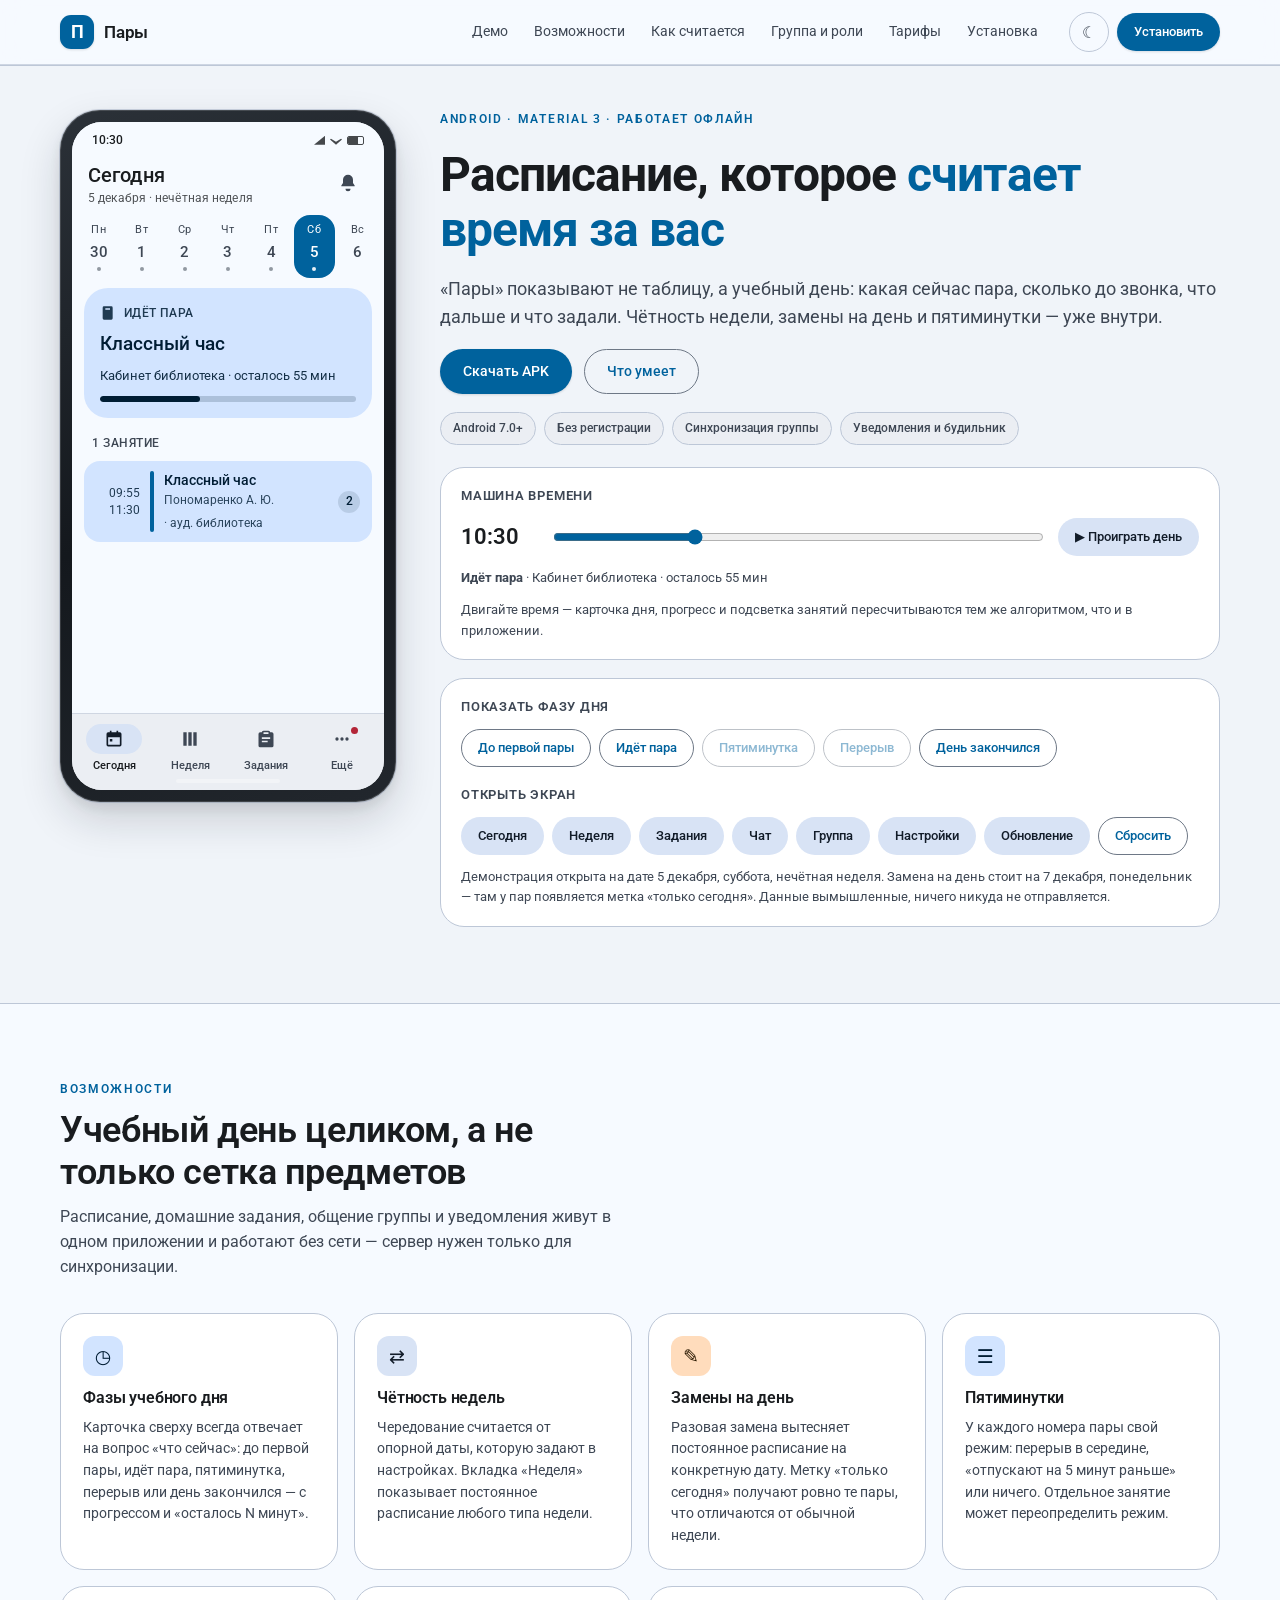
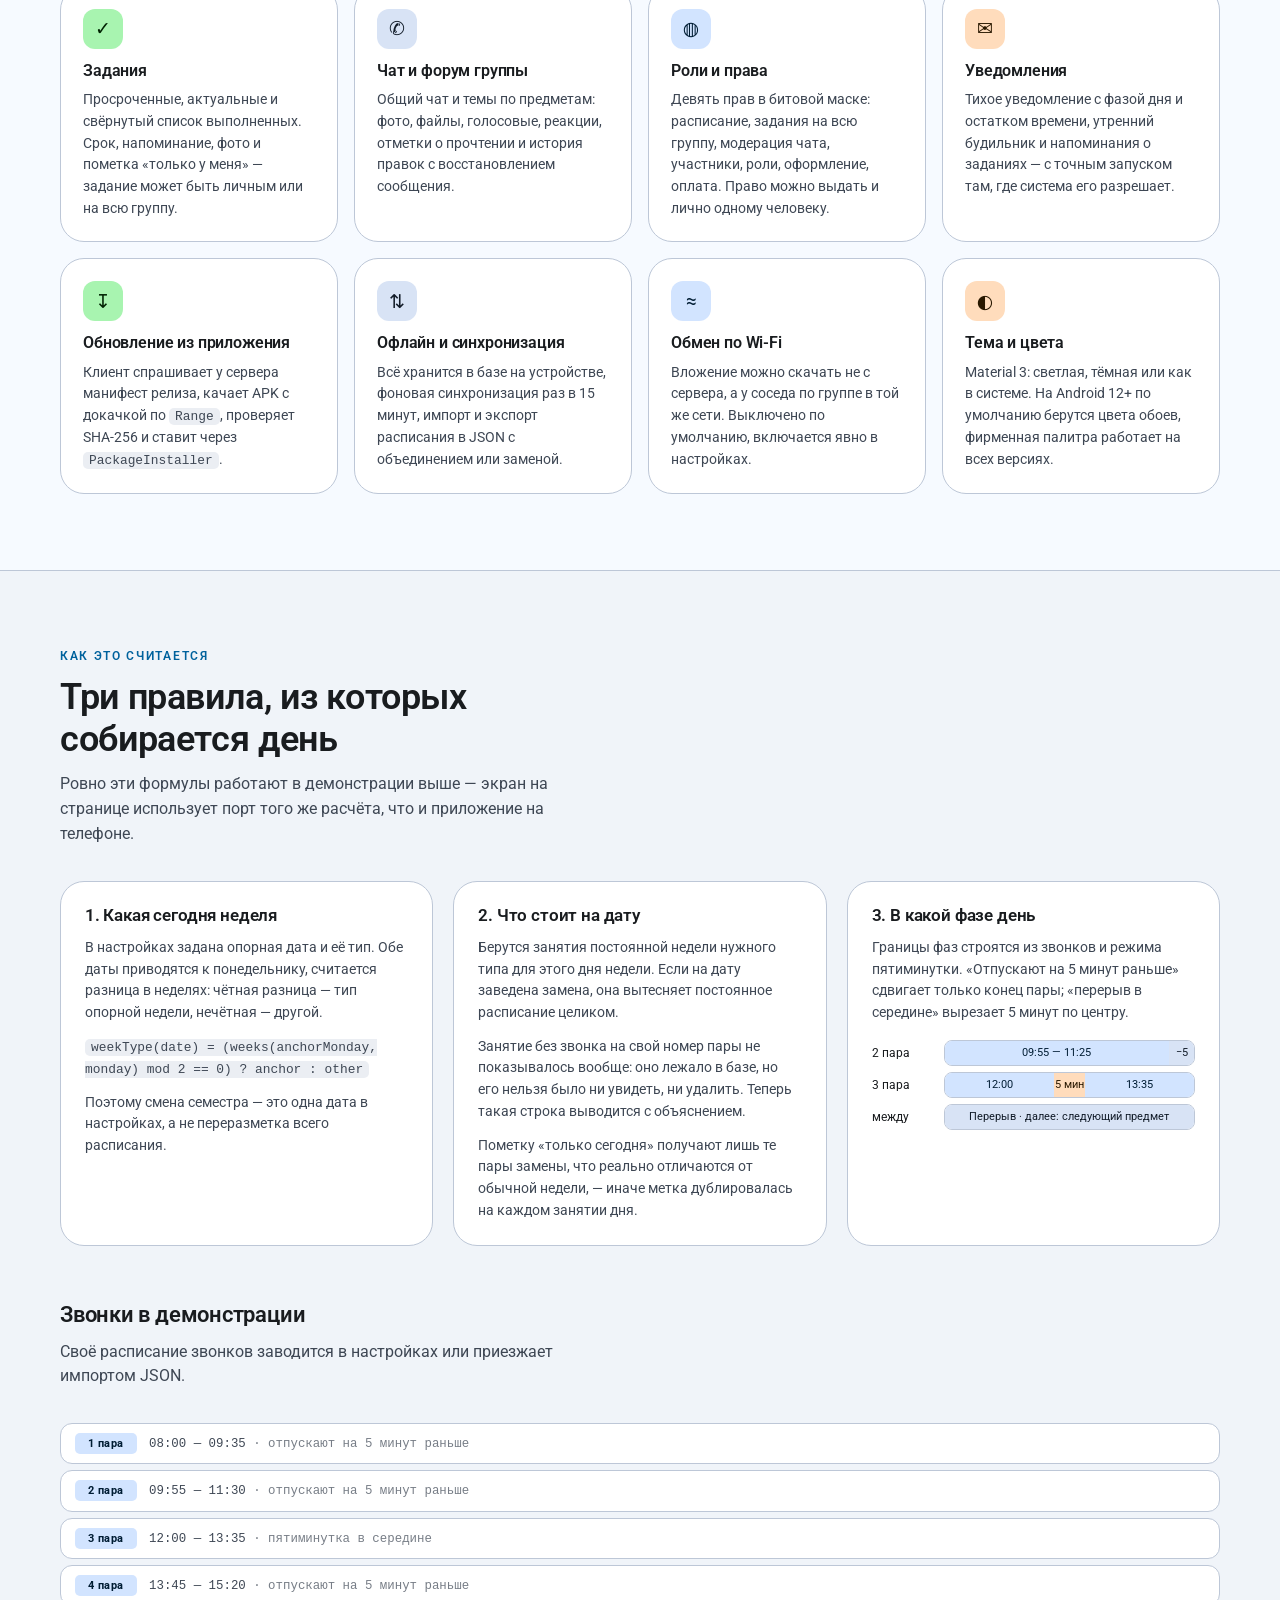
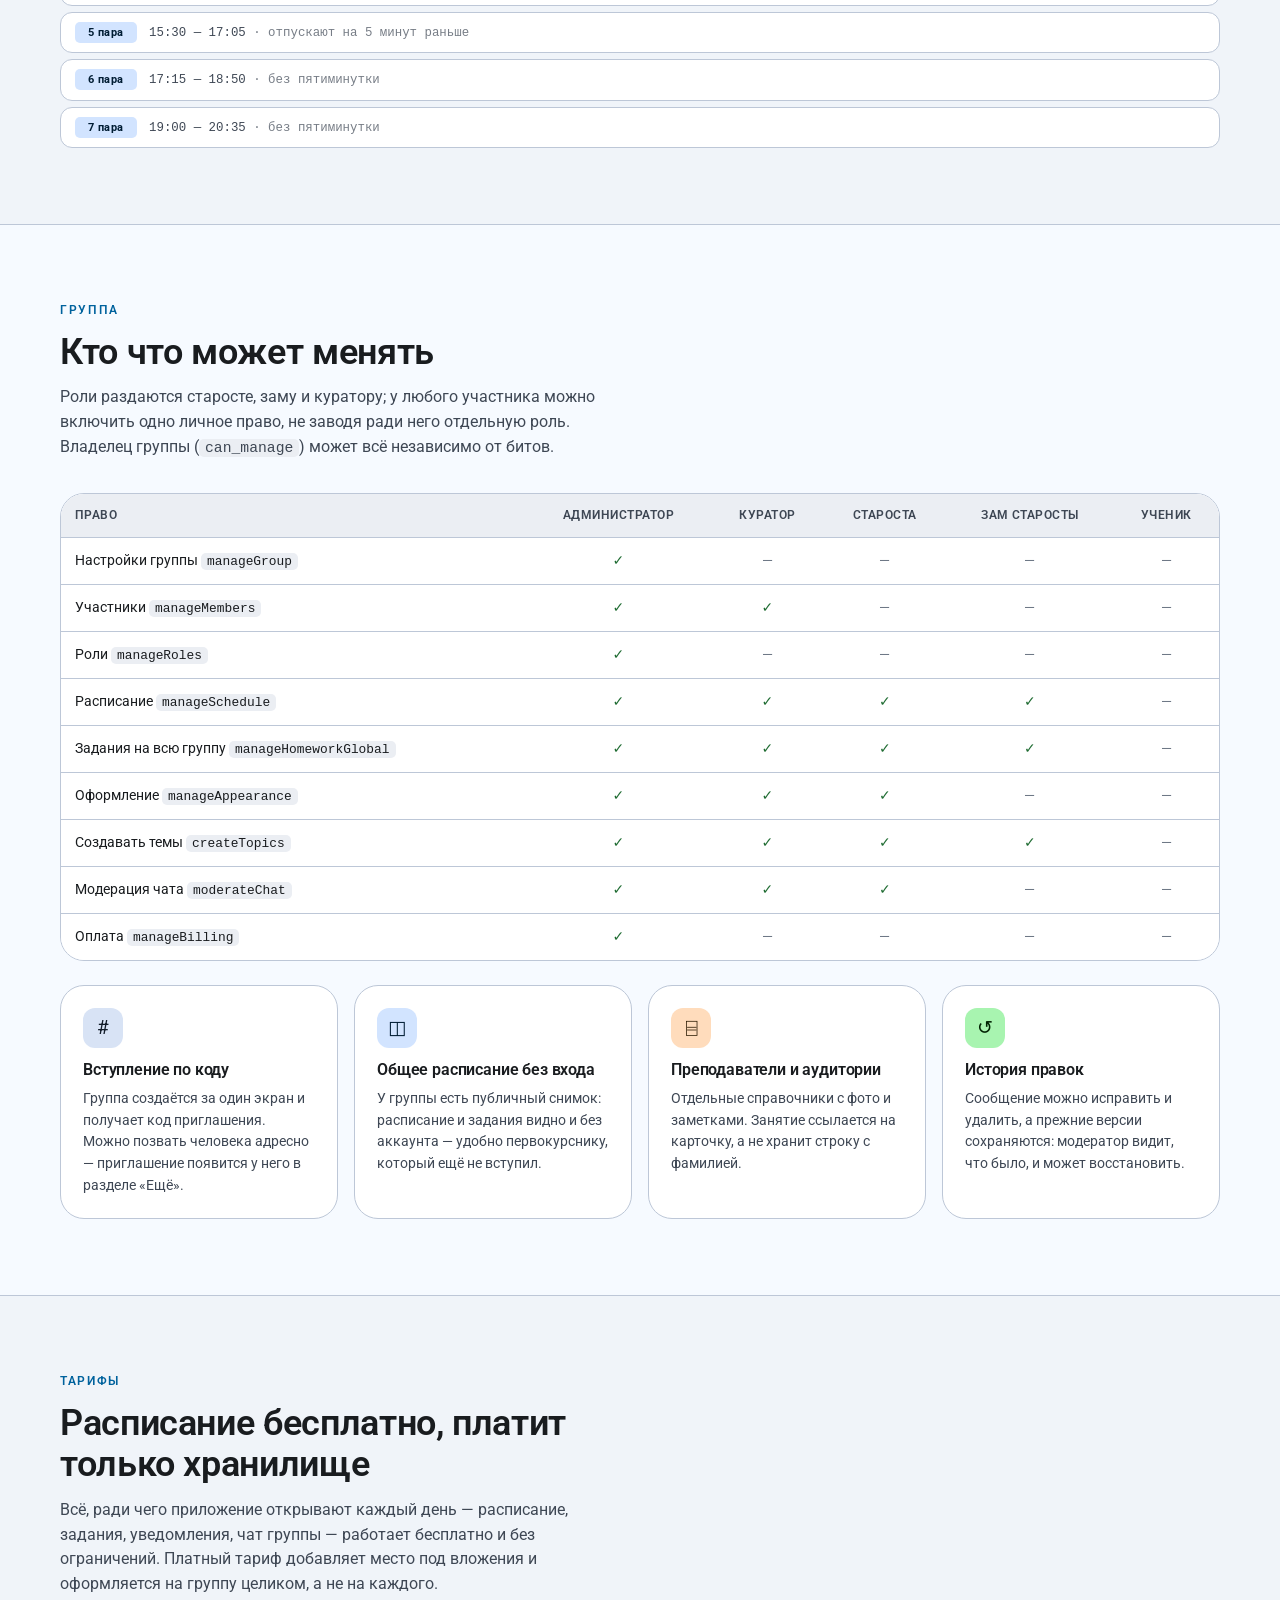
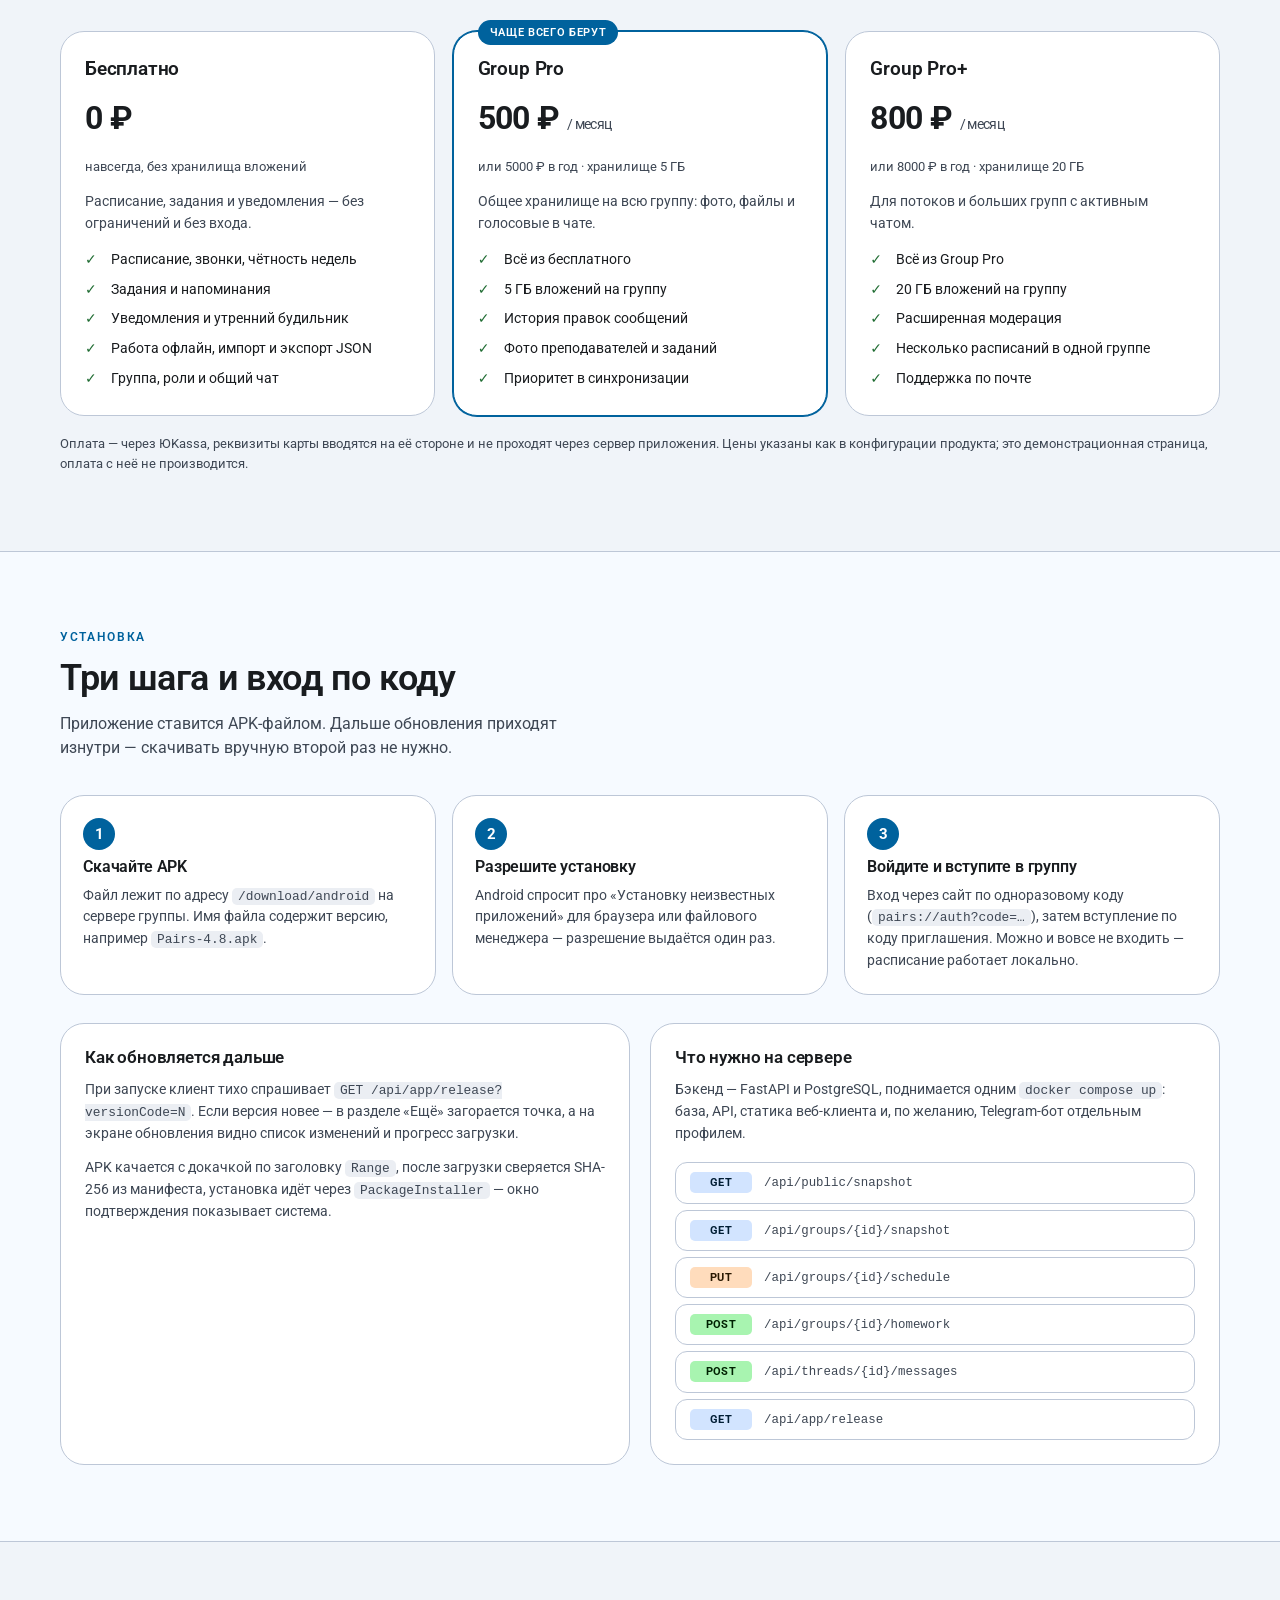
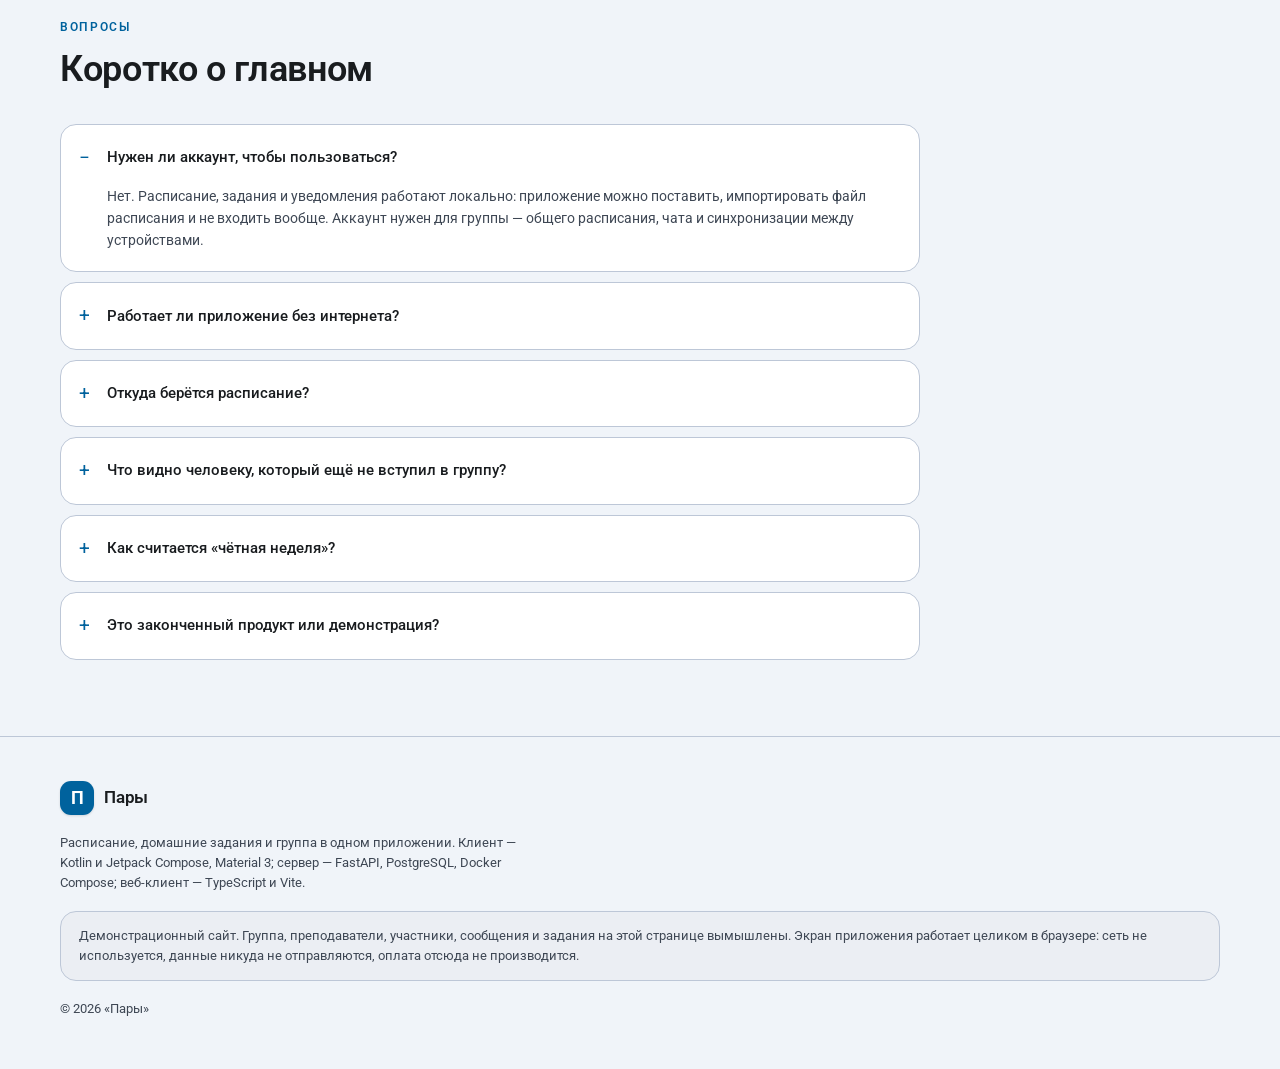
==== pairs-demo/index.html @ 9dc8d41f "feat: add interactive demo site for the «Пары» Android app Standalone static showcase under pairs-de" ====
<!doctype html>
<html lang="ru" data-theme="light">
<head>
<meta charset="utf-8">
<meta name="viewport" content="width=device-width, initial-scale=1">
<title>Пары — расписание, задания и группа. Демонстрация</title>
<meta name="description" content="Демонстрационный сайт приложения «Пары»: расписание с чётностью недель, фазы учебного дня, задания, чат группы и роли. Живой экран приложения прямо на странице.">
<meta name="theme-color" content="#00629d">
<meta property="og:title" content="Пары — демонстрация приложения">
<meta property="og:description" content="Расписание с чётностью недель, фазы учебного дня, задания, чат и роли группы. Экран приложения работает прямо в браузере.">
<meta property="og:type" content="website">
<link rel="icon" href="data:image/svg+xml,<svg xmlns=%22http://www.w3.org/2000/svg%22 viewBox=%220 0 64 64%22><rect width=%2264%22 height=%2264%22 rx=%2216%22 fill=%22%2300629d%22/><text x=%2232%22 y=%2245%22 text-anchor=%22middle%22 font-family=%22sans-serif%22 font-weight=%22bold%22 font-size=%2236%22 fill=%22white%22>П</text></svg>">
<link rel="preconnect" href="https://fonts.googleapis.com">
<link rel="preconnect" href="https://fonts.gstatic.com" crossorigin>
<link href="https://fonts.googleapis.com/css2?family=Roboto:wght@400;500;600;700&display=swap" rel="stylesheet">
<link rel="stylesheet" href="assets/tokens.css">
<link rel="stylesheet" href="assets/site.css">
<link rel="stylesheet" href="assets/phone.css">
<style>
  .visually-hidden {
    position: absolute; width: 1px; height: 1px; margin: -1px;
    clip-path: inset(50%); overflow: hidden; white-space: nowrap;
  }
</style>
</head>
<body>

<a class="skip" href="#demo">Перейти к демонстрации</a>

<header class="site-header">
  <div class="wrap site-header__in">
    <a class="brand" href="#top"><span class="brand__mark">П</span> Пары</a>
    <nav class="site-nav" aria-label="Разделы страницы">
      <a href="#demo">Демо</a>
      <a href="#features">Возможности</a>
      <a href="#engine">Как считается</a>
      <a href="#group">Группа и роли</a>
      <a href="#plans">Тарифы</a>
      <a href="#install">Установка</a>
    </nav>
    <div class="header-actions">
      <button class="theme-toggle" id="theme-toggle" aria-label="Тёмная тема">☾</button>
      <a class="btn btn--filled btn--small" href="#install">Установить</a>
    </div>
  </div>
</header>

<main id="top">

<!-- ------------------------------------------------------------ демонстрация -->
<section class="demo" id="demo" style="padding-top: 44px">
  <div class="wrap demo__grid">

    <div class="demo__copy">
      <span class="eyebrow">Android · Material 3 · работает офлайн</span>
      <h1>Расписание, которое <em>считает время за вас</em></h1>
      <p class="hero__lead">«Пары» показывают не таблицу, а учебный день: какая сейчас пара,
        сколько до звонка, что дальше и что задали. Чётность недели, замены на день
        и пятиминутки — уже внутри.</p>
      <div class="hero__actions">
        <a class="btn btn--filled" href="#install">Скачать APK</a>
        <a class="btn btn--outline" href="#features">Что умеет</a>
      </div>
      <div class="hero__chips">
        <span class="hero__chip">Android 7.0+</span>
        <span class="hero__chip">Без регистрации</span>
        <span class="hero__chip">Синхронизация группы</span>
        <span class="hero__chip">Уведомления и будильник</span>
      </div>
    </div>

    <div class="phone">
      <div class="phone__screen" id="phone-screen" role="application" aria-label="Экран приложения «Пары»"></div>
    </div>

    <div class="demo__panel">
      <div class="control">
        <div class="control__title">Машина времени</div>
        <div class="control__row">
          <span class="control__value" id="clock-value">10:30</span>
          <input type="range" id="clock-range" min="360" max="1320" step="1" value="630"
                 aria-label="Время в приложении">
          <button class="btn btn--tonal btn--small" id="play">▶ Проиграть день</button>
        </div>
        <p class="control__hint" id="phase-hint"></p>
        <p class="control__hint">Двигайте время — карточка дня, прогресс и подсветка занятий
          пересчитываются тем же алгоритмом, что и в приложении.</p>
      </div>

      <div class="control">
        <div class="control__title">Показать фазу дня</div>
        <div class="scenarios">
          <button class="btn btn--outline btn--small" data-scenario="BEFORE_FIRST">До первой пары</button>
          <button class="btn btn--outline btn--small" data-scenario="LESSON">Идёт пара</button>
          <button class="btn btn--outline btn--small" data-scenario="MIDDLE_BREAK">Пятиминутка</button>
          <button class="btn btn--outline btn--small" data-scenario="BETWEEN">Перерыв</button>
          <button class="btn btn--outline btn--small" data-scenario="FINISHED">День закончился</button>
        </div>
        <div class="control__title" style="margin-top:6px">Открыть экран</div>
        <div class="scenarios">
          <button class="btn btn--tonal btn--small" data-goto="TODAY">Сегодня</button>
          <button class="btn btn--tonal btn--small" data-goto="WEEK">Неделя</button>
          <button class="btn btn--tonal btn--small" data-goto="HOMEWORK">Задания</button>
          <button class="btn btn--tonal btn--small" data-goto="CHAT">Чат</button>
          <button class="btn btn--tonal btn--small" data-goto="GROUP">Группа</button>
          <button class="btn btn--tonal btn--small" data-goto="SETTINGS">Настройки</button>
          <button class="btn btn--tonal btn--small" data-goto="UPDATE">Обновление</button>
          <button class="btn btn--outline btn--small" id="reset-day">Сбросить</button>
        </div>
        <p class="control__hint">Демонстрация открыта на дате <span id="demo-date"></span>.
          Замена на день стоит на <span id="override-date"></span> — там у пар появляется
          метка «только сегодня». Данные вымышленные, ничего никуда не отправляется.</p>
      </div>
    </div>
  </div>
</section>

<!-- -------------------------------------------------------------- возможности -->
<section id="features">
  <div class="wrap">
    <div class="section-head">
      <span class="eyebrow">Возможности</span>
      <h2>Учебный день целиком, а не только сетка предметов</h2>
      <p class="lead">Расписание, домашние задания, общение группы и уведомления живут в одном
        приложении и работают без сети — сервер нужен только для синхронизации.</p>
    </div>

    <div class="cards">
      <article class="card">
        <div class="card__icon">◷</div>
        <h3>Фазы учебного дня</h3>
        <p>Карточка сверху всегда отвечает на вопрос «что сейчас»: до первой пары, идёт пара,
          пятиминутка, перерыв или день закончился — с прогрессом и «осталось N минут».</p>
      </article>
      <article class="card card--s">
        <div class="card__icon">⇄</div>
        <h3>Чётность недель</h3>
        <p>Чередование считается от опорной даты, которую задают в настройках. Вкладка «Неделя»
          показывает постоянное расписание любого типа недели.</p>
      </article>
      <article class="card card--t">
        <div class="card__icon">✎</div>
        <h3>Замены на день</h3>
        <p>Разовая замена вытесняет постоянное расписание на конкретную дату. Метку
          «только сегодня» получают ровно те пары, что отличаются от обычной недели.</p>
      </article>
      <article class="card">
        <div class="card__icon">☰</div>
        <h3>Пятиминутки</h3>
        <p>У каждого номера пары свой режим: перерыв в середине, «отпускают на 5 минут раньше»
          или ничего. Отдельное занятие может переопределить режим.</p>
      </article>
      <article class="card card--g">
        <div class="card__icon">✓</div>
        <h3>Задания</h3>
        <p>Просроченные, актуальные и свёрнутый список выполненных. Срок, напоминание,
          фото и пометка «только у меня» — задание может быть личным или на всю группу.</p>
      </article>
      <article class="card card--s">
        <div class="card__icon">✆</div>
        <h3>Чат и форум группы</h3>
        <p>Общий чат и темы по предметам: фото, файлы, голосовые, реакции, отметки о прочтении
          и история правок с восстановлением сообщения.</p>
      </article>
      <article class="card">
        <div class="card__icon">◍</div>
        <h3>Роли и права</h3>
        <p>Девять прав в битовой маске: расписание, задания на всю группу, модерация чата,
          участники, роли, оформление, оплата. Право можно выдать и лично одному человеку.</p>
      </article>
      <article class="card card--t">
        <div class="card__icon">✉</div>
        <h3>Уведомления</h3>
        <p>Тихое уведомление с фазой дня и остатком времени, утренний будильник и напоминания
          о заданиях — с точным запуском там, где система его разрешает.</p>
      </article>
      <article class="card card--g">
        <div class="card__icon">↧</div>
        <h3>Обновление из приложения</h3>
        <p>Клиент спрашивает у сервера манифест релиза, качает APK с докачкой по <code>Range</code>,
          проверяет SHA-256 и ставит через <code>PackageInstaller</code>.</p>
      </article>
      <article class="card card--s">
        <div class="card__icon">⇅</div>
        <h3>Офлайн и синхронизация</h3>
        <p>Всё хранится в базе на устройстве, фоновая синхронизация раз в 15 минут,
          импорт и экспорт расписания в JSON с объединением или заменой.</p>
      </article>
      <article class="card">
        <div class="card__icon">≈</div>
        <h3>Обмен по Wi-Fi</h3>
        <p>Вложение можно скачать не с сервера, а у соседа по группе в той же сети.
          Выключено по умолчанию, включается явно в настройках.</p>
      </article>
      <article class="card card--t">
        <div class="card__icon">◐</div>
        <h3>Тема и цвета</h3>
        <p>Material 3: светлая, тёмная или как в системе. На Android 12+ по умолчанию берутся
          цвета обоев, фирменная палитра работает на всех версиях.</p>
      </article>
    </div>
  </div>
</section>

<!-- ------------------------------------------------------------- как считается -->
<section id="engine" style="background:var(--surface-low);border-block:1px solid var(--outline-variant)">
  <div class="wrap">
    <div class="section-head">
      <span class="eyebrow">Как это считается</span>
      <h2>Три правила, из которых собирается день</h2>
      <p class="lead">Ровно эти формулы работают в демонстрации выше — экран на странице
        использует порт того же расчёта, что и приложение на телефоне.</p>
    </div>

    <div class="split">
      <article class="explain">
        <h3>1. Какая сегодня неделя</h3>
        <p>В настройках задана опорная дата и её тип. Обе даты приводятся к понедельнику,
          считается разница в неделях: чётная разница — тип опорной недели, нечётная — другой.</p>
        <p><code>weekType(date) = (weeks(anchorMonday, monday) mod 2 == 0) ? anchor : other</code></p>
        <p>Поэтому смена семестра — это одна дата в настройках, а не переразметка всего расписания.</p>
      </article>

      <article class="explain">
        <h3>2. Что стоит на дату</h3>
        <p>Берутся занятия постоянной недели нужного типа для этого дня недели. Если на дату
          заведена замена, она вытесняет постоянное расписание целиком.</p>
        <p>Занятие без звонка на свой номер пары не показывалось вообще: оно лежало в базе,
          но его нельзя было ни увидеть, ни удалить. Теперь такая строка выводится с объяснением.</p>
        <p>Пометку «только сегодня» получают лишь те пары замены, что реально отличаются от
          обычной недели, — иначе метка дублировалась на каждом занятии дня.</p>
      </article>

      <article class="explain">
        <h3>3. В какой фазе день</h3>
        <p>Границы фаз строятся из звонков и режима пятиминутки. «Отпускают на 5 минут раньше»
          сдвигает только конец пары; «перерыв в середине» вырезает 5 минут по центру.</p>
        <div class="timeline">
          <div class="timeline__row"><span>2 пара</span>
            <div class="timeline__bar">
              <span class="tl-lesson" style="flex:9">09:55 — 11:25</span>
              <span class="tl-break" style="flex:1">−5</span>
            </div></div>
          <div class="timeline__row"><span>3 пара</span>
            <div class="timeline__bar">
              <span class="tl-lesson" style="flex:5">12:00</span>
              <span class="tl-five" style="flex:1.4">5 мин</span>
              <span class="tl-lesson" style="flex:5">13:35</span>
            </div></div>
          <div class="timeline__row"><span>между</span>
            <div class="timeline__bar"><span class="tl-break" style="flex:1">Перерыв · далее: следующий предмет</span></div></div>
        </div>
      </article>
    </div>

    <div class="section-head" style="margin-top:56px">
      <h2 style="font-size:22px">Звонки в демонстрации</h2>
      <p class="lead">Своё расписание звонков заводится в настройках или приезжает импортом JSON.</p>
    </div>
    <div class="api-list" id="bells"></div>
  </div>
</section>

<!-- ------------------------------------------------------------- группа и роли -->
<section id="group">
  <div class="wrap">
    <div class="section-head">
      <span class="eyebrow">Группа</span>
      <h2>Кто что может менять</h2>
      <p class="lead">Роли раздаются старосте, заму и куратору; у любого участника можно
        включить одно личное право, не заводя ради него отдельную роль. Владелец группы
        (<code>can_manage</code>) может всё независимо от битов.</p>
    </div>

    <div class="table-scroll" id="perm-table"></div>

    <div class="cards" style="margin-top:24px">
      <article class="card card--s">
        <div class="card__icon">#</div>
        <h3>Вступление по коду</h3>
        <p>Группа создаётся за один экран и получает код приглашения. Можно позвать человека
          адресно — приглашение появится у него в разделе «Ещё».</p>
      </article>
      <article class="card">
        <div class="card__icon">◫</div>
        <h3>Общее расписание без входа</h3>
        <p>У группы есть публичный снимок: расписание и задания видно и без аккаунта —
          удобно первокурснику, который ещё не вступил.</p>
      </article>
      <article class="card card--t">
        <div class="card__icon">⌸</div>
        <h3>Преподаватели и аудитории</h3>
        <p>Отдельные справочники с фото и заметками. Занятие ссылается на карточку,
          а не хранит строку с фамилией.</p>
      </article>
      <article class="card card--g">
        <div class="card__icon">↺</div>
        <h3>История правок</h3>
        <p>Сообщение можно исправить и удалить, а прежние версии сохраняются: модератор
          видит, что было, и может восстановить.</p>
      </article>
    </div>
  </div>
</section>

<!-- -------------------------------------------------------------------- тарифы -->
<section id="plans" style="background:var(--surface-low);border-block:1px solid var(--outline-variant)">
  <div class="wrap">
    <div class="section-head">
      <span class="eyebrow">Тарифы</span>
      <h2>Расписание бесплатно, платит только хранилище</h2>
      <p class="lead">Всё, ради чего приложение открывают каждый день — расписание, задания,
        уведомления, чат группы — работает бесплатно и без ограничений. Платный тариф добавляет
        место под вложения и оформляется на группу целиком, а не на каждого.</p>
    </div>
    <div class="plans" id="plans-grid"></div>
    <p class="control__hint" style="margin-top:18px">Оплата — через ЮKassa, реквизиты карты
      вводятся на её стороне и не проходят через сервер приложения. Цены указаны как в
      конфигурации продукта; это демонстрационная страница, оплата с неё не производится.</p>
  </div>
</section>

<!-- ----------------------------------------------------------------- установка -->
<section id="install">
  <div class="wrap">
    <div class="section-head">
      <span class="eyebrow">Установка</span>
      <h2>Три шага и вход по коду</h2>
      <p class="lead">Приложение ставится APK-файлом. Дальше обновления приходят изнутри —
        скачивать вручную второй раз не нужно.</p>
    </div>

    <div class="steps">
      <div class="step">
        <h3>Скачайте APK</h3>
        <p>Файл лежит по адресу <code>/download/android</code> на сервере группы.
          Имя файла содержит версию, например <code>Pairs-4.8.apk</code>.</p>
      </div>
      <div class="step">
        <h3>Разрешите установку</h3>
        <p>Android спросит про «Установку неизвестных приложений» для браузера или файлового
          менеджера — разрешение выдаётся один раз.</p>
      </div>
      <div class="step">
        <h3>Войдите и вступите в группу</h3>
        <p>Вход через сайт по одноразовому коду (<code>pairs://auth?code=…</code>), затем
          вступление по коду приглашения. Можно и вовсе не входить — расписание работает локально.</p>
      </div>
    </div>

    <div class="split" style="margin-top:28px">
      <article class="explain">
        <h3>Как обновляется дальше</h3>
        <p>При запуске клиент тихо спрашивает <code>GET /api/app/release?versionCode=N</code>.
          Если версия новее — в разделе «Ещё» загорается точка, а на экране обновления видно
          список изменений и прогресс загрузки.</p>
        <p>APK качается с докачкой по заголовку <code>Range</code>, после загрузки сверяется
          SHA-256 из манифеста, установка идёт через <code>PackageInstaller</code> — окно
          подтверждения показывает система.</p>
      </article>
      <article class="explain">
        <h3>Что нужно на сервере</h3>
        <p>Бэкенд — FastAPI и PostgreSQL, поднимается одним <code>docker compose up</code>:
          база, API, статика веб-клиента и, по желанию, Telegram-бот отдельным профилем.</p>
        <div class="api-list" style="margin-top:6px">
          <div class="api-row"><span class="method method--get">GET</span><span class="mono">/api/public/snapshot</span></div>
          <div class="api-row"><span class="method method--get">GET</span><span class="mono">/api/groups/{id}/snapshot</span></div>
          <div class="api-row"><span class="method method--put">PUT</span><span class="mono">/api/groups/{id}/schedule</span></div>
          <div class="api-row"><span class="method method--post">POST</span><span class="mono">/api/groups/{id}/homework</span></div>
          <div class="api-row"><span class="method method--post">POST</span><span class="mono">/api/threads/{id}/messages</span></div>
          <div class="api-row"><span class="method method--get">GET</span><span class="mono">/api/app/release</span></div>
        </div>
      </article>
    </div>
  </div>
</section>

<!-- --------------------------------------------------------------------- FAQ -->
<section id="faq" style="background:var(--surface-low);border-top:1px solid var(--outline-variant)">
  <div class="wrap">
    <div class="section-head">
      <span class="eyebrow">Вопросы</span>
      <h2>Коротко о главном</h2>
    </div>
    <div class="faq">
      <details open>
        <summary>Нужен ли аккаунт, чтобы пользоваться?</summary>
        <p>Нет. Расписание, задания и уведомления работают локально: приложение можно поставить,
          импортировать файл расписания и не входить вообще. Аккаунт нужен для группы —
          общего расписания, чата и синхронизации между устройствами.</p>
      </details>
      <details>
        <summary>Работает ли приложение без интернета?</summary>
        <p>Да. Данные лежат в базе на устройстве, а синхронизация идёт фоном раз в 15 минут,
          когда сеть появляется. Вложения чата дополнительно кэшируются с настраиваемым лимитом.</p>
      </details>
      <details>
        <summary>Откуда берётся расписание?</summary>
        <p>Из трёх источников: ввод вручную, импорт JSON (в том числе из старого формата
          Telegram-бота) и синхронизация с группой, где расписание ведёт староста.</p>
      </details>
      <details>
        <summary>Что видно человеку, который ещё не вступил в группу?</summary>
        <p>Публичный снимок: расписание и задания группы, помеченной как общая. Личные задания,
          чат и участники не показываются.</p>
      </details>
      <details>
        <summary>Как считается «чётная неделя»?</summary>
        <p>От опорной даты в настройках. Обе даты приводятся к понедельнику, разница в неделях
          берётся по модулю два. Никакой привязки к номеру недели в году нет — 1 сентября можно
          объявить чётной или нечётной.</p>
      </details>
      <details>
        <summary>Это законченный продукт или демонстрация?</summary>
        <p>Эта страница — демонстрация. Приложение существует и собирается из исходников:
          клиент на Kotlin и Jetpack Compose, сервер на FastAPI и PostgreSQL, веб-клиент на
          TypeScript и Vite. На странице показаны реальные экраны и реальный расчёт,
          но данные в них вымышленные.</p>
      </details>
    </div>
  </div>
</section>

</main>

<footer class="site-footer">
  <div class="wrap site-footer__in">
    <a class="brand" href="#top"><span class="brand__mark">П</span> Пары</a>
    <p>Расписание, домашние задания и группа в одном приложении. Клиент — Kotlin и Jetpack
      Compose, Material 3; сервер — FastAPI, PostgreSQL, Docker Compose; веб-клиент —
      TypeScript и Vite.</p>
    <div class="disclaimer">
      Демонстрационный сайт. Группа, преподаватели, участники, сообщения и задания на этой
      странице вымышлены. Экран приложения работает целиком в браузере: сеть не используется,
      данные никуда не отправляются, оплата отсюда не производится.
    </div>
    <p>© <span id="year">2026</span> «Пары»</p>
  </div>
</footer>

<script type="module" src="assets/app.js"></script>
</body>
</html>
---- pairs-demo/assets/tokens.css ----
/*
 * Токены Material 3 из приложения «Пары» (ui/theme/Color.kt).
 * Значения перенесены побайтово, чтобы демонстрационный сайт и экран
 * телефона в нём выглядели ровно так же, как фирменная схема на устройстве.
 * Опорные ряды: primary — азур 268°, secondary — тот же оттенок с хромой 10,
 * tertiary — янтарь 70°, error — красный 25°, плюс собственный ряд
 * «выполнено» (145°) из PairsExtraColors.
 */
:root {
  color-scheme: light;

  --primary: #00629d;
  --on-primary: #ffffff;
  --primary-container: #d2e4ff;
  --on-primary-container: #001d34;

  --secondary: #555f6e;
  --on-secondary: #ffffff;
  --secondary-container: #d8e3f5;
  --on-secondary-container: #121c29;

  --tertiary: #855312;
  --on-tertiary: #ffffff;
  --tertiary-container: #ffdcbc;
  --on-tertiary-container: #291800;

  --error: #b32537;
  --on-error: #ffffff;
  --error-container: #ffdad8;
  --on-error-container: #410004;

  --success: #1f6c32;
  --on-success: #ffffff;
  --success-container: #a8f4b0;
  --on-success-container: #002202;

  --background: #f6faff;
  --on-background: #191c1f;
  --surface: #f6faff;
  --on-surface: #191c1f;
  --surface-variant: #d9e3f3;
  --on-surface-variant: #3e4754;
  --inverse-surface: #2e3135;
  --inverse-on-surface: #eef1f6;
  --outline: #6e7886;
  --outline-variant: #bdc7d7;

  --surface-lowest: #ffffff;
  --surface-low: #f0f4f9;
  --surface-container: #ebeef3;
  --surface-high: #e5e8ee;
  --surface-highest: #dfe3e8;

  --scrim: rgba(0, 0, 0, .32);
  --shadow-1: 0 1px 2px rgba(16, 24, 40, .08), 0 1px 3px rgba(16, 24, 40, .06);
  --shadow-2: 0 4px 10px rgba(16, 24, 40, .09), 0 2px 4px rgba(16, 24, 40, .05);
  --shadow-3: 0 18px 42px rgba(16, 24, 40, .16), 0 6px 14px rgba(16, 24, 40, .08);

  --r-xs: 8px;
  --r-s: 12px;
  --r-m: 16px;
  --r-l: 24px;
  --r-xl: 32px;
  --r-full: 999px;

  --font: "Roboto", "Segoe UI", system-ui, -apple-system, "Helvetica Neue", Arial, sans-serif;
  --page: 1160px;
}

:root[data-theme="dark"] {
  color-scheme: dark;

  --primary: #9fcaff;
  --on-primary: #003355;
  --primary-container: #004a78;
  --on-primary-container: #d2e4ff;

  --secondary: #bcc7d9;
  --on-secondary: #27313f;
  --secondary-container: #3d4756;
  --on-secondary-container: #d8e3f5;

  --tertiary: #faba76;
  --on-tertiary: #482a00;
  --tertiary-container: #683d00;
  --on-tertiary-container: #ffdcbc;

  --error: #ffb3b0;
  --on-error: #680016;
  --error-container: #920023;
  --on-error-container: #ffdad8;

  --success: #8cd895;
  --on-success: #003912;
  --success-container: #00531e;
  --on-success-container: #a8f4b0;

  --background: #111418;
  --on-background: #dfe3e8;
  --surface: #111418;
  --on-surface: #dfe3e8;
  --surface-variant: #3e4754;
  --on-surface-variant: #bdc7d7;
  --inverse-surface: #dfe3e8;
  --inverse-on-surface: #2e3135;
  --outline: #8891a0;
  --outline-variant: #3e4754;

  --surface-lowest: #0b0e13;
  --surface-low: #191c1f;
  --surface-container: #1d2024;
  --surface-high: #282a2e;
  --surface-highest: #323539;

  --scrim: rgba(0, 0, 0, .56);
  --shadow-1: 0 1px 2px rgba(0, 0, 0, .5);
  --shadow-2: 0 4px 12px rgba(0, 0, 0, .5);
  --shadow-3: 0 18px 42px rgba(0, 0, 0, .6), 0 6px 14px rgba(0, 0, 0, .4);
}
---- pairs-demo/assets/site.css ----
/* Страница вокруг телефона: шапка, секции, карточки, таблицы, тарифы. */

* { box-sizing: border-box; }

html { scroll-behavior: smooth; }

@media (prefers-reduced-motion: reduce) {
  html { scroll-behavior: auto; }
  *, *::before, *::after { animation-duration: .001ms !important; transition-duration: .001ms !important; }
}

body {
  margin: 0;
  font-family: var(--font);
  background: var(--background);
  color: var(--on-background);
  -webkit-font-smoothing: antialiased;
  line-height: 1.55;
}

img { max-width: 100%; }

a { color: var(--primary); }

h1, h2, h3, h4 { line-height: 1.15; margin: 0; letter-spacing: -.01em; }

p { margin: 0; }

.wrap {
  width: min(100% - 40px, var(--page));
  margin-inline: auto;
}

.skip {
  position: absolute;
  left: -9999px;
  top: 8px;
  background: var(--primary);
  color: var(--on-primary);
  padding: 10px 16px;
  border-radius: var(--r-s);
  z-index: 50;
}

.skip:focus { left: 16px; }

/* --- Шапка --- */

.site-header {
  position: sticky;
  top: 0;
  z-index: 20;
  background: color-mix(in srgb, var(--surface) 86%, transparent);
  backdrop-filter: blur(14px);
  border-bottom: 1px solid color-mix(in srgb, var(--outline-variant) 70%, transparent);
}

.site-header__in {
  display: flex;
  align-items: center;
  gap: 20px;
  min-height: 64px;
}

.brand {
  display: flex;
  align-items: center;
  gap: 10px;
  font-weight: 600;
  font-size: 17px;
  color: inherit;
  text-decoration: none;
  letter-spacing: -.01em;
}

.brand__mark {
  width: 34px;
  height: 34px;
  border-radius: 11px;
  background: var(--primary);
  color: var(--on-primary);
  display: grid;
  place-items: center;
  font-weight: 700;
  font-size: 18px;
  box-shadow: var(--shadow-1);
}

.site-nav {
  display: flex;
  gap: 4px;
  margin-left: auto;
  flex-wrap: wrap;
}

.site-nav a {
  color: var(--on-surface-variant);
  text-decoration: none;
  font-size: 14px;
  padding: 7px 11px;
  border-radius: var(--r-xs);
  transition: background .15s, color .15s;
}

.site-nav a:hover { background: var(--surface-container); color: var(--on-surface); }

.header-actions { display: flex; align-items: center; gap: 8px; }

/* --- Кнопки --- */

.btn {
  display: inline-flex;
  align-items: center;
  justify-content: center;
  gap: 8px;
  border: 1px solid transparent;
  border-radius: var(--r-full);
  padding: 11px 22px;
  font: inherit;
  font-size: 14px;
  font-weight: 500;
  cursor: pointer;
  text-decoration: none;
  transition: background .15s, border-color .15s, color .15s, box-shadow .15s;
}

.btn--filled { background: var(--primary); color: var(--on-primary); box-shadow: var(--shadow-1); }
.btn--filled:hover { background: color-mix(in srgb, var(--primary) 88%, var(--on-primary)); }

.btn--tonal { background: var(--secondary-container); color: var(--on-secondary-container); }
.btn--tonal:hover { background: color-mix(in srgb, var(--secondary-container) 85%, var(--on-secondary-container)); }

.btn--outline { border-color: var(--outline); color: var(--primary); background: transparent; }
.btn--outline:hover { background: var(--surface-container); }

.btn--small { padding: 8px 16px; font-size: 13px; }

.btn:focus-visible, .site-nav a:focus-visible, .brand:focus-visible {
  outline: 2px solid var(--primary);
  outline-offset: 2px;
}

.theme-toggle {
  width: 40px;
  height: 40px;
  border-radius: var(--r-full);
  border: 1px solid var(--outline-variant);
  background: transparent;
  color: var(--on-surface-variant);
  cursor: pointer;
  font-size: 16px;
  display: grid;
  place-items: center;
}

.theme-toggle:hover { background: var(--surface-container); }

/* --- Общие секции --- */

section { padding: 76px 0; scroll-margin-top: 72px; }

.section-head { max-width: 62ch; display: grid; gap: 12px; margin-bottom: 34px; }

.eyebrow {
  font-size: 12px;
  font-weight: 600;
  letter-spacing: .14em;
  text-transform: uppercase;
  color: var(--primary);
}

.section-head h2 { font-size: clamp(26px, 3.2vw, 36px); font-weight: 600; }

.lead { color: var(--on-surface-variant); font-size: 16px; }

/* --- Герой --- */

.hero {
  position: relative;
  padding: 64px 0 72px;
  overflow: hidden;
}

.hero::before {
  content: "";
  position: absolute;
  inset: -180px -10% auto;
  height: 620px;
  background:
    radial-gradient(46% 52% at 22% 30%, color-mix(in srgb, var(--primary) 26%, transparent), transparent 70%),
    radial-gradient(40% 46% at 76% 20%, color-mix(in srgb, var(--tertiary) 20%, transparent), transparent 72%);
  filter: blur(6px);
  pointer-events: none;
}

.hero__in {
  position: relative;
  display: grid;
  grid-template-columns: minmax(0, 1fr) auto;
  gap: 56px;
  align-items: center;
}

.hero__copy { display: grid; gap: 20px; max-width: 56ch; }

.hero h1 {
  font-size: clamp(36px, 5.4vw, 56px);
  font-weight: 700;
  letter-spacing: -.02em;
}

h1 em { font-style: normal; color: var(--primary); }

.hero__lead { font-size: 18px; color: var(--on-surface-variant); }

.hero__actions { display: flex; gap: 12px; flex-wrap: wrap; }

.hero__chips { display: flex; flex-wrap: wrap; gap: 8px; }

.hero__chip {
  font-size: 12px;
  font-weight: 500;
  padding: 6px 12px;
  border-radius: var(--r-full);
  background: var(--surface-container);
  color: var(--on-surface-variant);
  border: 1px solid var(--outline-variant);
}

.hero__note { font-size: 13px; color: var(--on-surface-variant); }

/* --- Демонстрация --- */

.demo { background: var(--surface-low); border-block: 1px solid var(--outline-variant); }

.demo__grid {
  display: grid;
  grid-template-columns: auto minmax(0, 1fr);
  grid-template-rows: auto auto;
  column-gap: 44px;
  row-gap: 22px;
  align-items: start;
}

/* Телефон занимает обе строки левой колонки и остаётся на виду при прокрутке. */
.demo__grid > .phone {
  grid-column: 1;
  grid-row: 1 / span 2;
  position: sticky;
  top: 76px;
}

.demo__copy {
  grid-column: 2;
  grid-row: 1;
  display: grid;
  gap: 18px;
  align-content: start;
  justify-items: start;
}

.demo__copy h1 {
  font-size: clamp(32px, 4.4vw, 48px);
  font-weight: 700;
  letter-spacing: -.02em;
}

.demo__panel {
  grid-column: 2;
  grid-row: 2;
  display: grid;
  gap: 18px;
  align-content: start;
}

.control {
  background: var(--surface-lowest);
  border: 1px solid var(--outline-variant);
  border-radius: var(--r-l);
  padding: 18px 20px;
  display: grid;
  gap: 12px;
}

.control__title {
  font-size: 13px;
  font-weight: 600;
  letter-spacing: .06em;
  text-transform: uppercase;
  color: var(--on-surface-variant);
}

.control__row { display: flex; align-items: center; gap: 12px; flex-wrap: wrap; }

.control__value {
  font-variant-numeric: tabular-nums;
  font-weight: 600;
  font-size: 22px;
  min-width: 78px;
}

.control__hint { font-size: 13px; color: var(--on-surface-variant); }

input[type="range"] {
  flex: 1;
  min-width: 180px;
  accent-color: var(--primary);
  height: 22px;
}

.seg {
  display: inline-flex;
  border: 1px solid var(--outline);
  border-radius: var(--r-full);
  overflow: hidden;
}

.seg button {
  border: 0;
  background: transparent;
  color: var(--on-surface-variant);
  font: inherit;
  font-size: 13px;
  padding: 7px 14px;
  cursor: pointer;
  transition: background .15s, color .15s;
}

.seg button + button { border-left: 1px solid var(--outline); }
.seg button[aria-pressed="true"] { background: var(--secondary-container); color: var(--on-secondary-container); }

.scenarios { display: flex; flex-wrap: wrap; gap: 8px; }

/* --- Сетки карточек --- */

.cards {
  display: grid;
  grid-template-columns: repeat(auto-fit, minmax(258px, 1fr));
  gap: 16px;
}

.card {
  background: var(--surface-lowest);
  border: 1px solid var(--outline-variant);
  border-radius: var(--r-l);
  padding: 22px;
  display: grid;
  gap: 9px;
  align-content: start;
}

.card__icon {
  width: 40px;
  height: 40px;
  border-radius: var(--r-s);
  display: grid;
  place-items: center;
  font-size: 19px;
  background: var(--primary-container);
  color: var(--on-primary-container);
  margin-bottom: 4px;
}

.card--t .card__icon { background: var(--tertiary-container); color: var(--on-tertiary-container); }
.card--s .card__icon { background: var(--secondary-container); color: var(--on-secondary-container); }
.card--g .card__icon { background: var(--success-container); color: var(--on-success-container); }

.card h3 { font-size: 16px; font-weight: 600; }
.card p { font-size: 14px; color: var(--on-surface-variant); }

/* --- Как считается --- */

.split {
  display: grid;
  grid-template-columns: repeat(auto-fit, minmax(300px, 1fr));
  gap: 20px;
}

.explain {
  background: var(--surface-lowest);
  border: 1px solid var(--outline-variant);
  border-radius: var(--r-l);
  padding: 24px;
  display: grid;
  gap: 12px;
  align-content: start;
}

.explain h3 { font-size: 17px; font-weight: 600; }
.explain p { font-size: 14px; color: var(--on-surface-variant); }

.timeline {
  display: grid;
  gap: 6px;
  margin-top: 4px;
  font-size: 12px;
}

.timeline__row { display: grid; grid-template-columns: 62px 1fr; gap: 10px; align-items: center; }

.timeline__bar {
  height: 26px;
  border-radius: var(--r-xs);
  display: flex;
  overflow: hidden;
  border: 1px solid var(--outline-variant);
}

.timeline__bar span {
  display: grid;
  place-items: center;
  font-size: 11px;
  white-space: nowrap;
  overflow: hidden;
}

.tl-lesson { background: var(--primary-container); color: var(--on-primary-container); }
.tl-five { background: var(--tertiary-container); color: var(--on-tertiary-container); }
.tl-break { background: var(--secondary-container); color: var(--on-secondary-container); }

code, .mono {
  font-family: ui-monospace, "SF Mono", "JetBrains Mono", Menlo, Consolas, monospace;
  font-size: .92em;
}

code {
  background: var(--surface-container);
  padding: 1px 6px;
  border-radius: 5px;
}

/* --- Таблица прав --- */

.table-scroll { overflow-x: auto; border-radius: var(--r-l); border: 1px solid var(--outline-variant); }

table { border-collapse: collapse; width: 100%; background: var(--surface-lowest); font-size: 14px; }

th, td { padding: 12px 14px; text-align: left; border-bottom: 1px solid var(--outline-variant); }

thead th {
  font-size: 12px;
  font-weight: 600;
  letter-spacing: .04em;
  text-transform: uppercase;
  color: var(--on-surface-variant);
  background: var(--surface-container);
  white-space: nowrap;
}

tbody tr:last-child td { border-bottom: 0; }

td:not(:first-child), th:not(:first-child) { text-align: center; }

.yes { color: var(--success); font-weight: 700; }
.no { color: var(--outline); }

/* --- Тарифы --- */

.plans { display: grid; grid-template-columns: repeat(auto-fit, minmax(272px, 1fr)); gap: 18px; align-items: stretch; }

.plan {
  background: var(--surface-lowest);
  border: 1px solid var(--outline-variant);
  border-radius: var(--r-l);
  padding: 26px 24px;
  display: grid;
  gap: 14px;
  align-content: start;
  position: relative;
}

.plan--hl { border-color: var(--primary); box-shadow: 0 0 0 1px var(--primary); }

.plan__flag {
  position: absolute;
  top: -12px;
  left: 24px;
  background: var(--primary);
  color: var(--on-primary);
  font-size: 11px;
  font-weight: 600;
  letter-spacing: .06em;
  text-transform: uppercase;
  padding: 4px 12px;
  border-radius: var(--r-full);
}

.plan h3 { font-size: 19px; font-weight: 600; }

.plan__price { font-size: 32px; font-weight: 700; letter-spacing: -.02em; }
.plan__price small { font-size: 14px; font-weight: 400; color: var(--on-surface-variant); }
.plan__year { font-size: 13px; color: var(--on-surface-variant); }
.plan__note { font-size: 14px; color: var(--on-surface-variant); }

.plan ul { margin: 0; padding: 0; list-style: none; display: grid; gap: 8px; font-size: 14px; }
.plan li { display: grid; grid-template-columns: 18px 1fr; gap: 8px; align-items: start; }
.plan li::before { content: "✓"; color: var(--success); font-weight: 700; }

/* --- Шаги установки --- */

.steps { display: grid; grid-template-columns: repeat(auto-fit, minmax(240px, 1fr)); gap: 16px; counter-reset: step; }

.step {
  background: var(--surface-lowest);
  border: 1px solid var(--outline-variant);
  border-radius: var(--r-l);
  padding: 22px;
  display: grid;
  gap: 8px;
  align-content: start;
  counter-increment: step;
}

.step::before {
  content: counter(step);
  width: 32px;
  height: 32px;
  border-radius: var(--r-full);
  background: var(--primary);
  color: var(--on-primary);
  display: grid;
  place-items: center;
  font-weight: 700;
  font-size: 15px;
}

.step h3 { font-size: 16px; font-weight: 600; }
.step p { font-size: 14px; color: var(--on-surface-variant); }

/* --- API --- */

.api-list { display: grid; gap: 6px; font-size: 13.5px; }

.api-row {
  display: grid;
  grid-template-columns: 62px minmax(0, 1fr);
  gap: 12px;
  align-items: baseline;
  padding: 9px 14px;
  background: var(--surface-lowest);
  border: 1px solid var(--outline-variant);
  border-radius: var(--r-s);
}

.method {
  font-size: 11px;
  font-weight: 700;
  letter-spacing: .04em;
  padding: 2px 0;
  text-align: center;
  border-radius: 5px;
  background: var(--secondary-container);
  color: var(--on-secondary-container);
}

.method--get { background: var(--primary-container); color: var(--on-primary-container); }
.method--post { background: var(--success-container); color: var(--on-success-container); }
.method--put { background: var(--tertiary-container); color: var(--on-tertiary-container); }

.api-row span:last-child { color: var(--on-surface-variant); }
.api-row .mono { color: var(--on-surface); }

/* --- FAQ --- */

.faq { display: grid; gap: 10px; max-width: 860px; }

details {
  background: var(--surface-lowest);
  border: 1px solid var(--outline-variant);
  border-radius: var(--r-m);
  padding: 4px 18px;
}

summary {
  cursor: pointer;
  padding: 14px 0;
  font-weight: 500;
  font-size: 15px;
  list-style: none;
  display: flex;
  align-items: center;
  gap: 10px;
}

summary::-webkit-details-marker { display: none; }

summary::before {
  content: "+";
  color: var(--primary);
  font-size: 19px;
  font-weight: 400;
  width: 18px;
}

details[open] summary::before { content: "−"; }

details p { padding: 0 0 16px 28px; font-size: 14px; color: var(--on-surface-variant); }

/* --- Подвал --- */

.site-footer {
  border-top: 1px solid var(--outline-variant);
  background: var(--surface-low);
  padding: 44px 0 56px;
}

.site-footer__in { display: grid; gap: 18px; }

.site-footer p { font-size: 13px; color: var(--on-surface-variant); max-width: 70ch; }

.disclaimer {
  border: 1px solid var(--outline-variant);
  background: var(--surface-container);
  border-radius: var(--r-m);
  padding: 14px 18px;
  font-size: 13px;
  color: var(--on-surface-variant);
}

/* --- Адаптив --- */

@media (max-width: 1040px) {
  .hero__in { grid-template-columns: 1fr; justify-items: center; text-align: center; gap: 40px; }
  .hero__copy { justify-items: center; }
  .hero__actions, .hero__chips { justify-content: center; }
  /* На узком экране порядок читается сверху вниз: заголовок, экран, управление. */
  .demo__grid { display: flex; flex-direction: column; align-items: center; gap: 26px; }
  .demo__grid > .phone { position: static; }
  .demo__copy { justify-items: center; text-align: center; }
  .demo__copy .hero__actions, .demo__copy .hero__chips { justify-content: center; }
  .demo__panel { width: min(100%, 560px); }
}

@media (max-width: 720px) {
  section { padding: 56px 0; }
  .wrap { width: calc(100% - 32px); }
  .site-nav { display: none; }
  .phone { --phone-w: min(336px, 100%); }
}
---- pairs-demo/assets/phone.css ----
/* Экран приложения внутри страницы: корпус, системная строка, вкладки. */

.phone {
  --phone-w: 336px;
  width: var(--phone-w);
  flex: 0 0 auto;
  border-radius: 40px;
  padding: 12px;
  background: linear-gradient(160deg, #2b3138, #14181d 55%, #22272d);
  box-shadow: var(--shadow-3), inset 0 0 0 1px rgba(255, 255, 255, .14),
    0 0 0 1px color-mix(in srgb, var(--outline-variant) 70%, transparent);
  position: relative;
}

.phone::after {
  content: "";
  position: absolute;
  left: 50%;
  bottom: 19px;
  transform: translateX(-50%);
  width: 104px;
  height: 4px;
  border-radius: var(--r-full);
  background: rgba(255, 255, 255, .35);
  pointer-events: none;
}

.phone__screen {
  position: relative;
  height: 668px;
  border-radius: 30px;
  overflow: hidden;
  background: var(--background);
  color: var(--on-surface);
  display: flex;
  flex-direction: column;
  isolation: isolate;
}

.phone__status {
  display: flex;
  align-items: center;
  justify-content: space-between;
  padding: 9px 20px 3px;
  font-size: 12px;
  font-weight: 500;
  color: var(--on-surface);
  background: var(--surface);
}

.phone__status-icons {
  display: flex;
  gap: 5px;
  align-items: center;
  opacity: .8;
}

.phone__status-icons i {
  display: block;
  background: currentColor;
}

.phone__status-icons i:nth-child(1) {
  width: 11px;
  height: 9px;
  clip-path: polygon(0 100%, 100% 100%, 100% 0);
}

.phone__status-icons i:nth-child(2) {
  width: 12px;
  height: 9px;
  clip-path: polygon(50% 100%, 0 42%, 8% 34%, 50% 66%, 92% 34%, 100% 42%);
}

.phone__status-icons i:nth-child(3) {
  width: 17px;
  height: 9px;
  border-radius: 2px;
  border: 1px solid currentColor;
  background: transparent;
  box-shadow: inset 11px 0 0 -1px currentColor;
}

.phone__body {
  flex: 1;
  overflow-y: auto;
  overscroll-behavior: contain;
  scrollbar-width: thin;
  scrollbar-color: var(--outline-variant) transparent;
}

.phone__body::-webkit-scrollbar { width: 5px; }
.phone__body::-webkit-scrollbar-thumb { background: var(--outline-variant); border-radius: 3px; }

/* --- Верхняя панель --- */

.appbar {
  position: sticky;
  top: 0;
  z-index: 3;
  background: var(--surface);
  padding: 6px 8px 6px;
}

.appbar__row {
  display: flex;
  align-items: center;
  gap: 4px;
  min-height: 48px;
  padding: 0 8px;
}

.appbar__title {
  font-size: 20px;
  font-weight: 500;
  letter-spacing: .1px;
  flex: 1;
  min-width: 0;
  overflow: hidden;
  text-overflow: ellipsis;
  white-space: nowrap;
}

.icon-btn {
  width: 40px;
  height: 40px;
  border: 0;
  border-radius: var(--r-full);
  background: transparent;
  color: var(--on-surface-variant);
  display: grid;
  place-items: center;
  cursor: pointer;
  font-size: 18px;
  line-height: 1;
  transition: background .15s;
}

.icon-btn:hover { background: var(--surface-high); }
.icon-btn:focus-visible { outline: 2px solid var(--primary); outline-offset: 2px; }

/* --- Полоса недели --- */

.weekstrip {
  display: grid;
  grid-template-columns: repeat(7, 1fr);
  gap: 2px;
  padding: 2px 6px 10px;
  background: var(--surface);
}

.weekstrip__day {
  border: 0;
  background: transparent;
  border-radius: var(--r-m);
  padding: 6px 0 7px;
  display: flex;
  flex-direction: column;
  align-items: center;
  gap: 3px;
  cursor: pointer;
  color: var(--on-surface-variant);
  font: inherit;
  transition: background .15s, color .15s;
}

.weekstrip__day:not(.weekstrip__day--selected):not(.weekstrip__day--today):hover {
  background: var(--surface-high);
}
.weekstrip__day:focus-visible { outline: 2px solid var(--primary); outline-offset: -2px; }

.weekstrip__dow { font-size: 11px; letter-spacing: .3px; }
.weekstrip__num { font-size: 15px; font-weight: 500; }

.weekstrip__dot {
  width: 4px;
  height: 4px;
  border-radius: 50%;
  background: currentColor;
  opacity: .55;
}

.weekstrip__dot--empty { background: transparent; }

/* Сегодня — контейнер, выбранный день — заливка: их нельзя спутать. */
.weekstrip__day--today {
  background: var(--primary-container);
  color: var(--on-primary-container);
}

.weekstrip__day--selected {
  background: var(--primary);
  color: var(--on-primary);
}

.weekstrip__day--selected .weekstrip__dot { opacity: .9; }

/* --- Карточка дня --- */

.daycard {
  margin: 0 12px 12px;
  border-radius: var(--r-l);
  padding: 16px;
  background: var(--surface-container);
  color: var(--on-surface);
  display: grid;
  gap: 10px;
}

.daycard--lesson { background: var(--primary-container); color: var(--on-primary-container); }
.daycard--between { background: var(--secondary-container); color: var(--on-secondary-container); }
.daycard--five { background: var(--tertiary-container); color: var(--on-tertiary-container); }
.daycard--before { background: var(--surface-container); }
.daycard--done { background: var(--surface-container); }

.daycard__head {
  display: flex;
  align-items: center;
  gap: 8px;
  font-size: 12px;
  font-weight: 500;
  letter-spacing: .4px;
  text-transform: uppercase;
  opacity: .85;
}

.daycard__title {
  font-size: 19px;
  font-weight: 500;
  line-height: 1.25;
}

.daycard__sub { font-size: 13px; opacity: .9; }

.daycard__bar {
  height: 6px;
  border-radius: var(--r-full);
  background: color-mix(in srgb, currentColor 18%, transparent);
  overflow: hidden;
}

.daycard__bar span {
  display: block;
  height: 100%;
  border-radius: var(--r-full);
  background: currentColor;
  transition: width .25s ease;
}

.daycard__next {
  font-size: 13px;
  line-height: 1.35;
  opacity: .95;
  border-top: 1px solid color-mix(in srgb, currentColor 16%, transparent);
  margin-top: 2px;
  padding-top: 8px;
}

.daycard__next b { font-weight: 500; }

/* --- Занятие --- */

.section-label {
  padding: 4px 20px 8px;
  font-size: 12px;
  font-weight: 500;
  letter-spacing: .5px;
  text-transform: uppercase;
  color: var(--on-surface-variant);
}

.lessons { display: grid; gap: 8px; padding: 0 12px 12px; }

.lesson {
  display: grid;
  grid-template-columns: 46px 4px 1fr auto;
  gap: 10px;
  align-items: center;
  padding: 10px 12px 10px 10px;
  border-radius: var(--r-m);
  background: var(--surface-container);
}

.lesson--past { opacity: .55; }

.lesson--current {
  background: var(--primary-container);
  color: var(--on-primary-container);
}

.lesson__time {
  font-size: 12px;
  line-height: 1.35;
  text-align: right;
  font-variant-numeric: tabular-nums;
  opacity: .85;
}

.lesson__rail {
  align-self: stretch;
  border-radius: var(--r-full);
  background: var(--outline-variant);
}

.lesson--current .lesson__rail { background: var(--primary); }
.lesson--next .lesson__rail { background: var(--tertiary); }

.lesson__main { min-width: 0; }

.lesson__subject {
  font-size: 14px;
  font-weight: 500;
  line-height: 1.3;
  display: -webkit-box;
  -webkit-line-clamp: 2;
  -webkit-box-orient: vertical;
  overflow: hidden;
}

.lesson__meta {
  font-size: 12px;
  opacity: .8;
  margin-top: 2px;
  display: flex;
  flex-wrap: wrap;
  gap: 4px 8px;
}

.lesson__num {
  font-size: 12px;
  font-weight: 500;
  min-width: 22px;
  height: 22px;
  padding: 0 6px;
  border-radius: var(--r-full);
  display: grid;
  place-items: center;
  background: color-mix(in srgb, currentColor 12%, transparent);
}

.tag {
  display: inline-flex;
  align-items: center;
  gap: 4px;
  font-size: 11px;
  font-weight: 500;
  padding: 2px 8px;
  border-radius: var(--r-full);
  border: 1px solid var(--outline-variant);
  color: var(--on-surface-variant);
}

.tag--oneoff { background: var(--tertiary-container); color: var(--on-tertiary-container); border-color: transparent; }
.tag--five { background: var(--secondary-container); color: var(--on-secondary-container); border-color: transparent; }

.empty {
  margin: 12px;
  padding: 28px 16px;
  border-radius: var(--r-l);
  border: 1px dashed var(--outline-variant);
  text-align: center;
  color: var(--on-surface-variant);
  font-size: 13px;
}

/* --- Неделя --- */

.weekpicker {
  display: flex;
  gap: 6px;
  padding: 0 12px 10px;
}

.chip {
  border: 1px solid var(--outline);
  background: transparent;
  color: var(--on-surface-variant);
  border-radius: var(--r-xs);
  padding: 6px 12px;
  font: inherit;
  font-size: 13px;
  cursor: pointer;
  transition: background .15s, color .15s, border-color .15s;
}

.chip:not(.chip--on):hover { background: var(--surface-high); }

.chip--on {
  background: var(--secondary-container);
  color: var(--on-secondary-container);
  border-color: transparent;
}

.daygroup { padding: 0 12px 10px; }

.daygroup__head {
  display: flex;
  align-items: baseline;
  justify-content: space-between;
  padding: 8px 8px 6px;
  font-size: 13px;
  font-weight: 500;
}

.daygroup__count { font-size: 12px; font-weight: 400; color: var(--on-surface-variant); }

/* --- Задания --- */

.hw { display: grid; gap: 8px; padding: 0 12px 12px; }

.hw__card {
  display: grid;
  grid-template-columns: auto 1fr;
  gap: 10px;
  padding: 12px;
  border-radius: var(--r-m);
  background: var(--surface-container);
  text-align: left;
  border: 0;
  font: inherit;
  color: inherit;
  cursor: pointer;
  width: 100%;
  transition: background .15s;
}

.hw__card:not(.hw__card--overdue):not(.hw__card--done):hover { background: var(--surface-high); }
.hw__card--overdue:hover, .hw__card--done:hover { filter: brightness(.97); }
.hw__card--overdue { background: var(--error-container); color: var(--on-error-container); }
.hw__card--done { background: var(--success-container); color: var(--on-success-container); }

.hw__check {
  width: 20px;
  height: 20px;
  margin-top: 2px;
  border-radius: 6px;
  border: 2px solid currentColor;
  display: grid;
  place-items: center;
  font-size: 12px;
  opacity: .75;
}

.hw__card--done .hw__check { background: currentColor; border-color: currentColor; }
.hw__card--done .hw__check span { color: var(--success-container); }

.hw__subject { font-size: 12px; opacity: .85; }
.hw__title { font-size: 14px; font-weight: 500; line-height: 1.3; margin-top: 1px; }
.hw__card--done .hw__title { text-decoration: line-through; opacity: .8; }
.hw__desc { font-size: 12px; opacity: .8; margin-top: 3px; }

.hw__meta {
  display: flex;
  flex-wrap: wrap;
  gap: 4px 6px;
  margin-top: 7px;
}

.hw__group-head {
  display: flex;
  align-items: center;
  gap: 8px;
  width: 100%;
  border: 0;
  background: transparent;
  color: var(--on-surface-variant);
  font: inherit;
  font-size: 12px;
  font-weight: 500;
  letter-spacing: .5px;
  text-transform: uppercase;
  padding: 6px 8px;
  cursor: pointer;
}

.hw__group-head span:last-child { margin-left: auto; text-transform: none; letter-spacing: 0; opacity: .8; }

/* --- Ещё / списки --- */

.list { padding: 0 12px 12px; display: grid; gap: 4px; }

.row {
  display: grid;
  grid-template-columns: 40px 1fr auto;
  align-items: center;
  gap: 12px;
  padding: 11px 12px;
  border-radius: var(--r-m);
  background: transparent;
  border: 0;
  font: inherit;
  color: inherit;
  text-align: left;
  width: 100%;
  cursor: pointer;
  transition: background .15s;
}

.row:not(.row--static):hover { background: var(--surface-container); }
.row--static { cursor: default; }

.row__icon {
  width: 40px;
  height: 40px;
  border-radius: var(--r-full);
  background: var(--secondary-container);
  color: var(--on-secondary-container);
  display: grid;
  place-items: center;
  font-size: 17px;
}

.row__title { font-size: 14px; font-weight: 500; }
.row__sub { font-size: 12px; color: var(--on-surface-variant); margin-top: 1px; }
.row__trail { font-size: 12px; color: var(--on-surface-variant); }

.badge-dot {
  width: 8px;
  height: 8px;
  border-radius: 50%;
  background: var(--error);
  display: inline-block;
}

.pill {
  font-size: 11px;
  font-weight: 500;
  padding: 3px 9px;
  border-radius: var(--r-full);
  background: var(--primary-container);
  color: var(--on-primary-container);
}

/* --- Чат --- */

.chat { display: grid; gap: 10px; padding: 4px 12px 12px; }

.msg { display: grid; grid-template-columns: 32px 1fr; gap: 8px; }
.msg--mine { grid-template-columns: 1fr; justify-items: end; }

.msg__avatar {
  width: 32px;
  height: 32px;
  border-radius: 50%;
  background: var(--tertiary-container);
  color: var(--on-tertiary-container);
  display: grid;
  place-items: center;
  font-size: 13px;
  font-weight: 500;
  align-self: end;
}

.msg__bubble {
  max-width: 86%;
  padding: 8px 12px 7px;
  border-radius: 16px 16px 16px 4px;
  background: var(--surface-container);
  font-size: 13px;
  line-height: 1.4;
}

.msg--mine .msg__bubble {
  border-radius: 16px 16px 4px 16px;
  background: var(--primary-container);
  color: var(--on-primary-container);
}

.msg__author { font-size: 12px; font-weight: 500; color: var(--primary); margin-bottom: 2px; }
.msg__foot { display: flex; align-items: center; gap: 6px; font-size: 11px; opacity: .75; margin-top: 4px; }

.msg__attach {
  margin-top: 6px;
  display: flex;
  align-items: center;
  gap: 8px;
  padding: 8px;
  border-radius: var(--r-s);
  background: color-mix(in srgb, currentColor 8%, transparent);
}

.msg__thumb {
  width: 40px;
  height: 40px;
  border-radius: var(--r-xs);
  background: linear-gradient(135deg, #6b8f4e, #2f4a26);
  display: grid;
  place-items: center;
  color: #fff;
  font-size: 15px;
}

.msg__voice { display: flex; align-items: center; gap: 8px; }

.msg__wave {
  display: flex;
  align-items: center;
  gap: 2px;
  height: 22px;
  flex: 1;
}

.msg__wave i {
  flex: 1;
  background: currentColor;
  border-radius: 1px;
  opacity: .55;
}

.msg__reactions { display: flex; gap: 4px; margin-top: 6px; }

.reaction {
  font-size: 11px;
  padding: 2px 7px;
  border-radius: var(--r-full);
  background: var(--surface-high);
  color: var(--on-surface);
}

.composer {
  position: sticky;
  bottom: 0;
  display: flex;
  align-items: center;
  gap: 6px;
  padding: 8px 12px 10px;
  background: var(--surface);
  border-top: 1px solid var(--outline-variant);
}

.composer__field {
  flex: 1;
  height: 40px;
  border-radius: var(--r-full);
  background: var(--surface-container);
  color: var(--on-surface-variant);
  display: flex;
  align-items: center;
  padding: 0 14px;
  font-size: 13px;
}

/* --- Настройки --- */

.switch-row {
  display: grid;
  grid-template-columns: 1fr auto;
  align-items: center;
  gap: 12px;
  padding: 11px 12px;
  border-radius: var(--r-m);
}

.switch-row--stack {
  grid-template-columns: 1fr;
  gap: 8px;
}

.switch-row--stack .seg { justify-self: start; }

.switch {
  width: 46px;
  height: 26px;
  border-radius: var(--r-full);
  background: var(--surface-highest);
  border: 2px solid var(--outline);
  position: relative;
  cursor: pointer;
  padding: 0;
  transition: background .15s, border-color .15s;
}

.switch::after {
  content: "";
  position: absolute;
  top: 50%;
  left: 4px;
  width: 14px;
  height: 14px;
  border-radius: 50%;
  background: var(--outline);
  transform: translateY(-50%);
  transition: left .18s, width .18s, height .18s, background .15s;
}

.switch[aria-checked="true"] { background: var(--primary); border-color: var(--primary); }

.switch[aria-checked="true"]::after {
  left: 22px;
  width: 20px;
  height: 20px;
  background: var(--on-primary);
}

/* --- Нижняя навигация --- */

.navbar {
  display: grid;
  grid-template-columns: repeat(4, 1fr);
  background: var(--surface-container);
  padding: 8px 4px 14px;
  border-top: 1px solid color-mix(in srgb, var(--outline-variant) 60%, transparent);
}

.navbar__item {
  border: 0;
  background: transparent;
  font: inherit;
  cursor: pointer;
  display: grid;
  justify-items: center;
  gap: 3px;
  padding: 2px 0;
  color: var(--on-surface-variant);
}

.navbar__icon {
  width: 56px;
  height: 30px;
  border-radius: var(--r-full);
  display: grid;
  place-items: center;
  font-size: 17px;
  position: relative;
  transition: background .18s;
}

.navbar__item--on { color: var(--on-surface); }
.navbar__item--on .navbar__icon { background: var(--secondary-container); color: var(--on-secondary-container); }
.navbar__label { font-size: 11px; font-weight: 500; }

.navbar__badge {
  position: absolute;
  top: 3px;
  right: 12px;
  width: 7px;
  height: 7px;
  border-radius: 50%;
  background: var(--error);
}

/* Всплывающее уведомление системы — показывается поверх экрана. */
.notif {
  position: absolute;
  left: 10px;
  right: 10px;
  top: 34px;
  z-index: 6;
  border-radius: var(--r-l);
  background: var(--surface-highest);
  color: var(--on-surface);
  box-shadow: var(--shadow-2);
  padding: 12px 14px;
  display: grid;
  grid-template-columns: 28px 1fr;
  gap: 10px;
  transform: translateY(-14px);
  opacity: 0;
  pointer-events: none;
  transition: opacity .22s, transform .22s;
}

.notif--on { opacity: 1; transform: none; }
.notif__app { font-size: 11px; color: var(--on-surface-variant); }
.notif__title { font-size: 13px; font-weight: 500; margin-top: 1px; }
.notif__text { font-size: 12px; color: var(--on-surface-variant); }

.notif__icon {
  width: 28px;
  height: 28px;
  border-radius: 50%;
  background: var(--primary);
  color: var(--on-primary);
  display: grid;
  place-items: center;
  font-size: 13px;
  font-weight: 700;
}
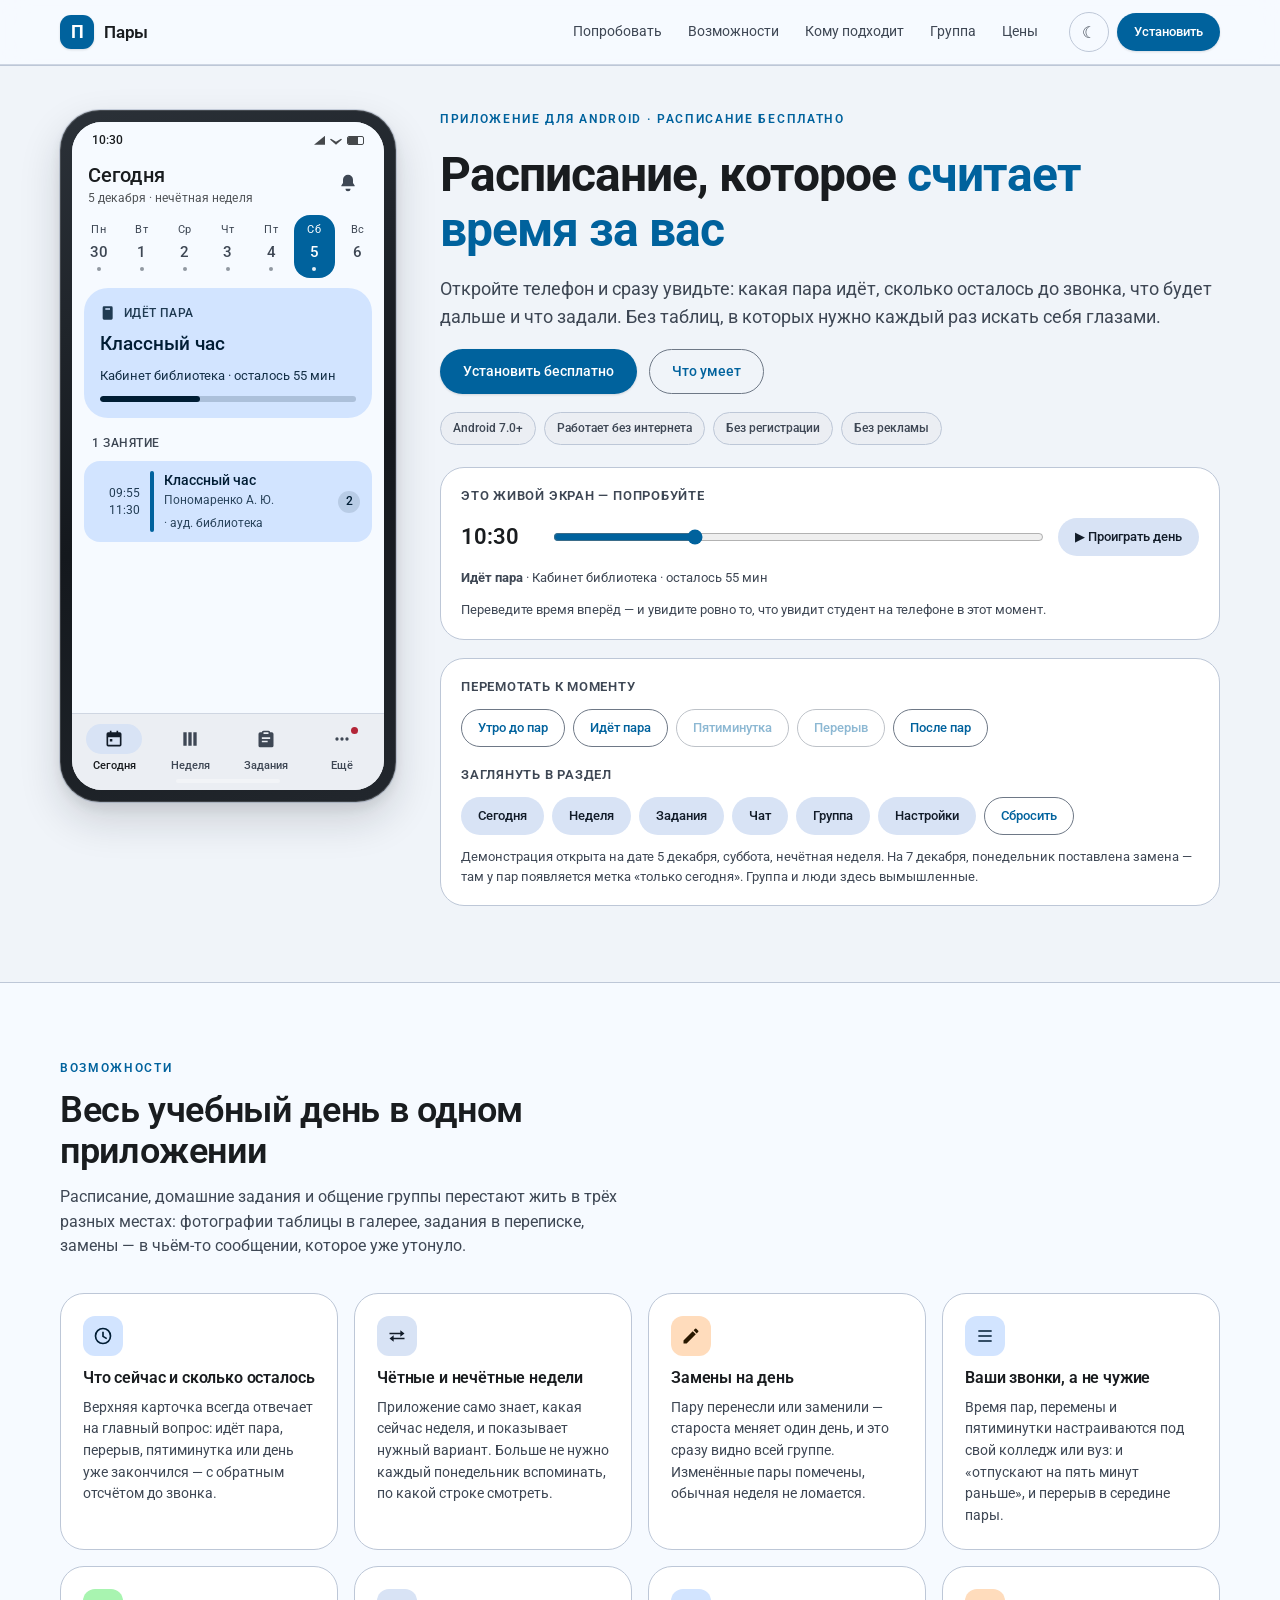
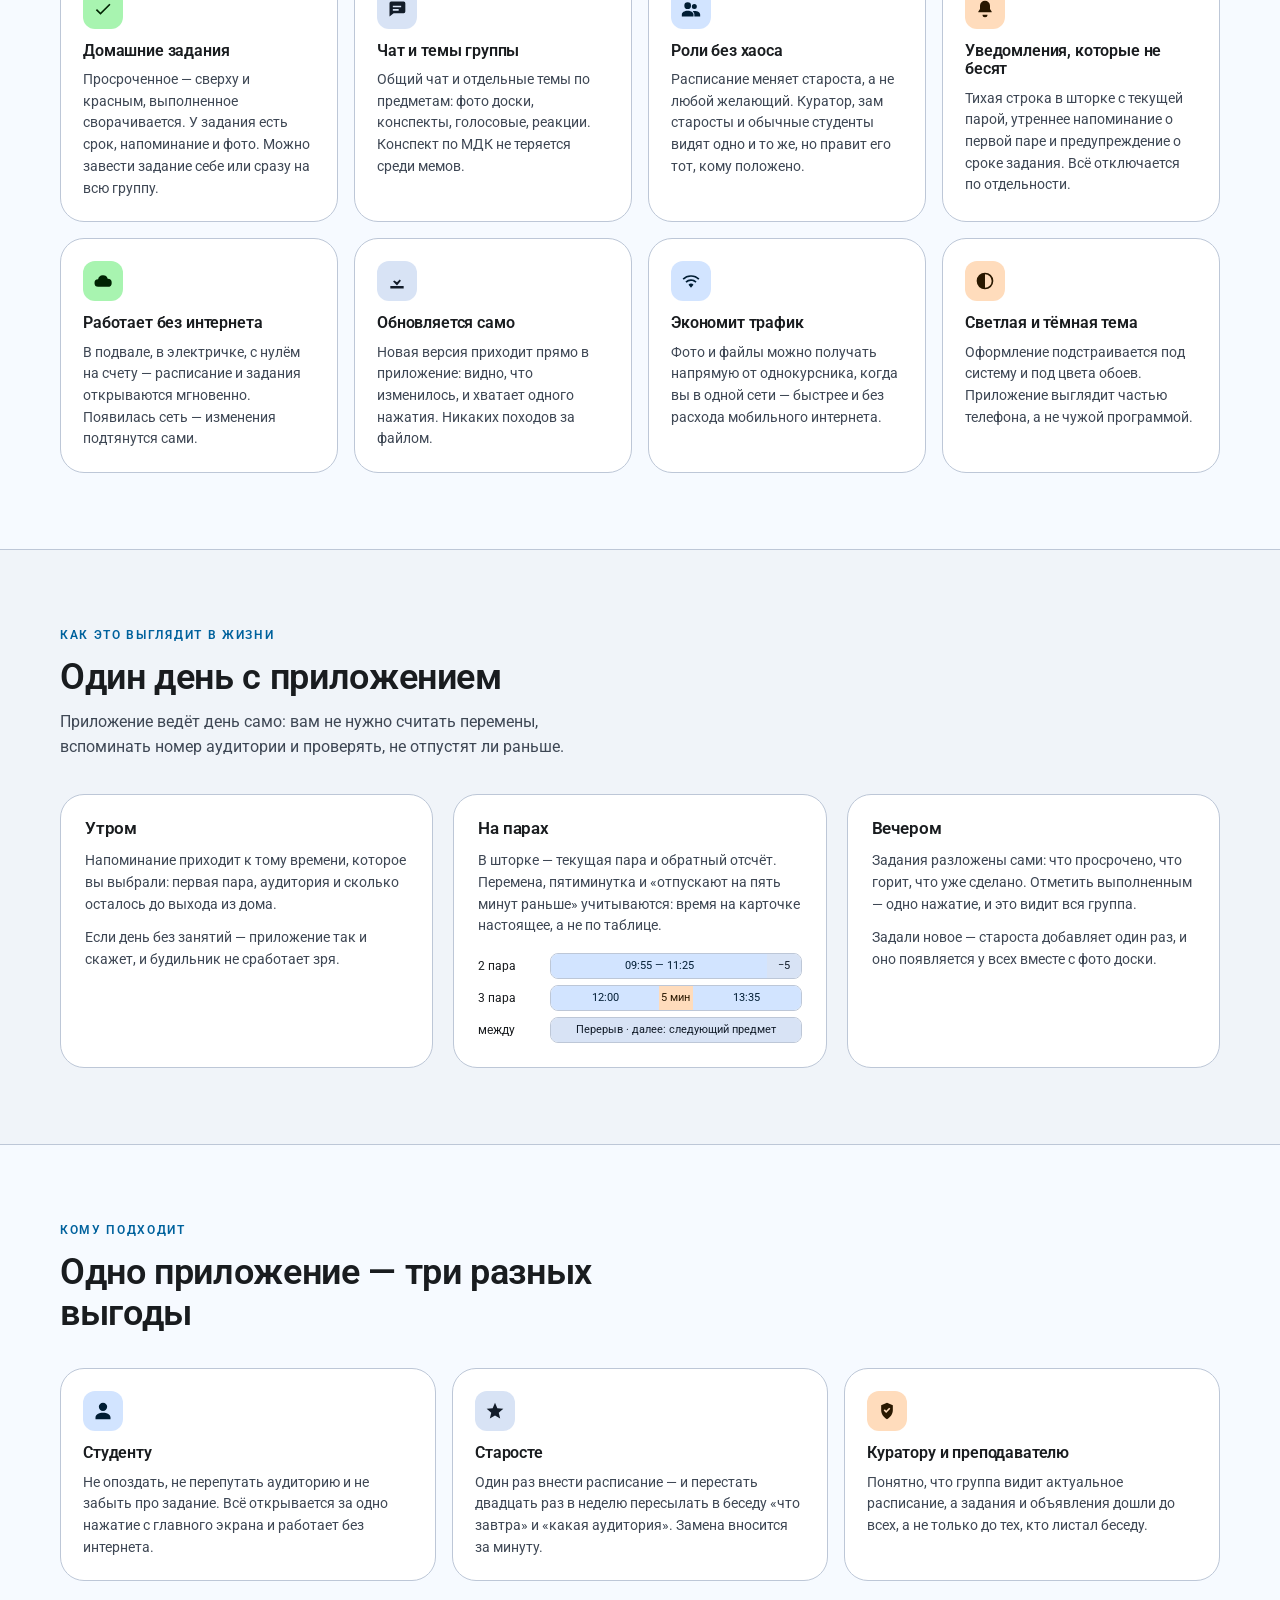
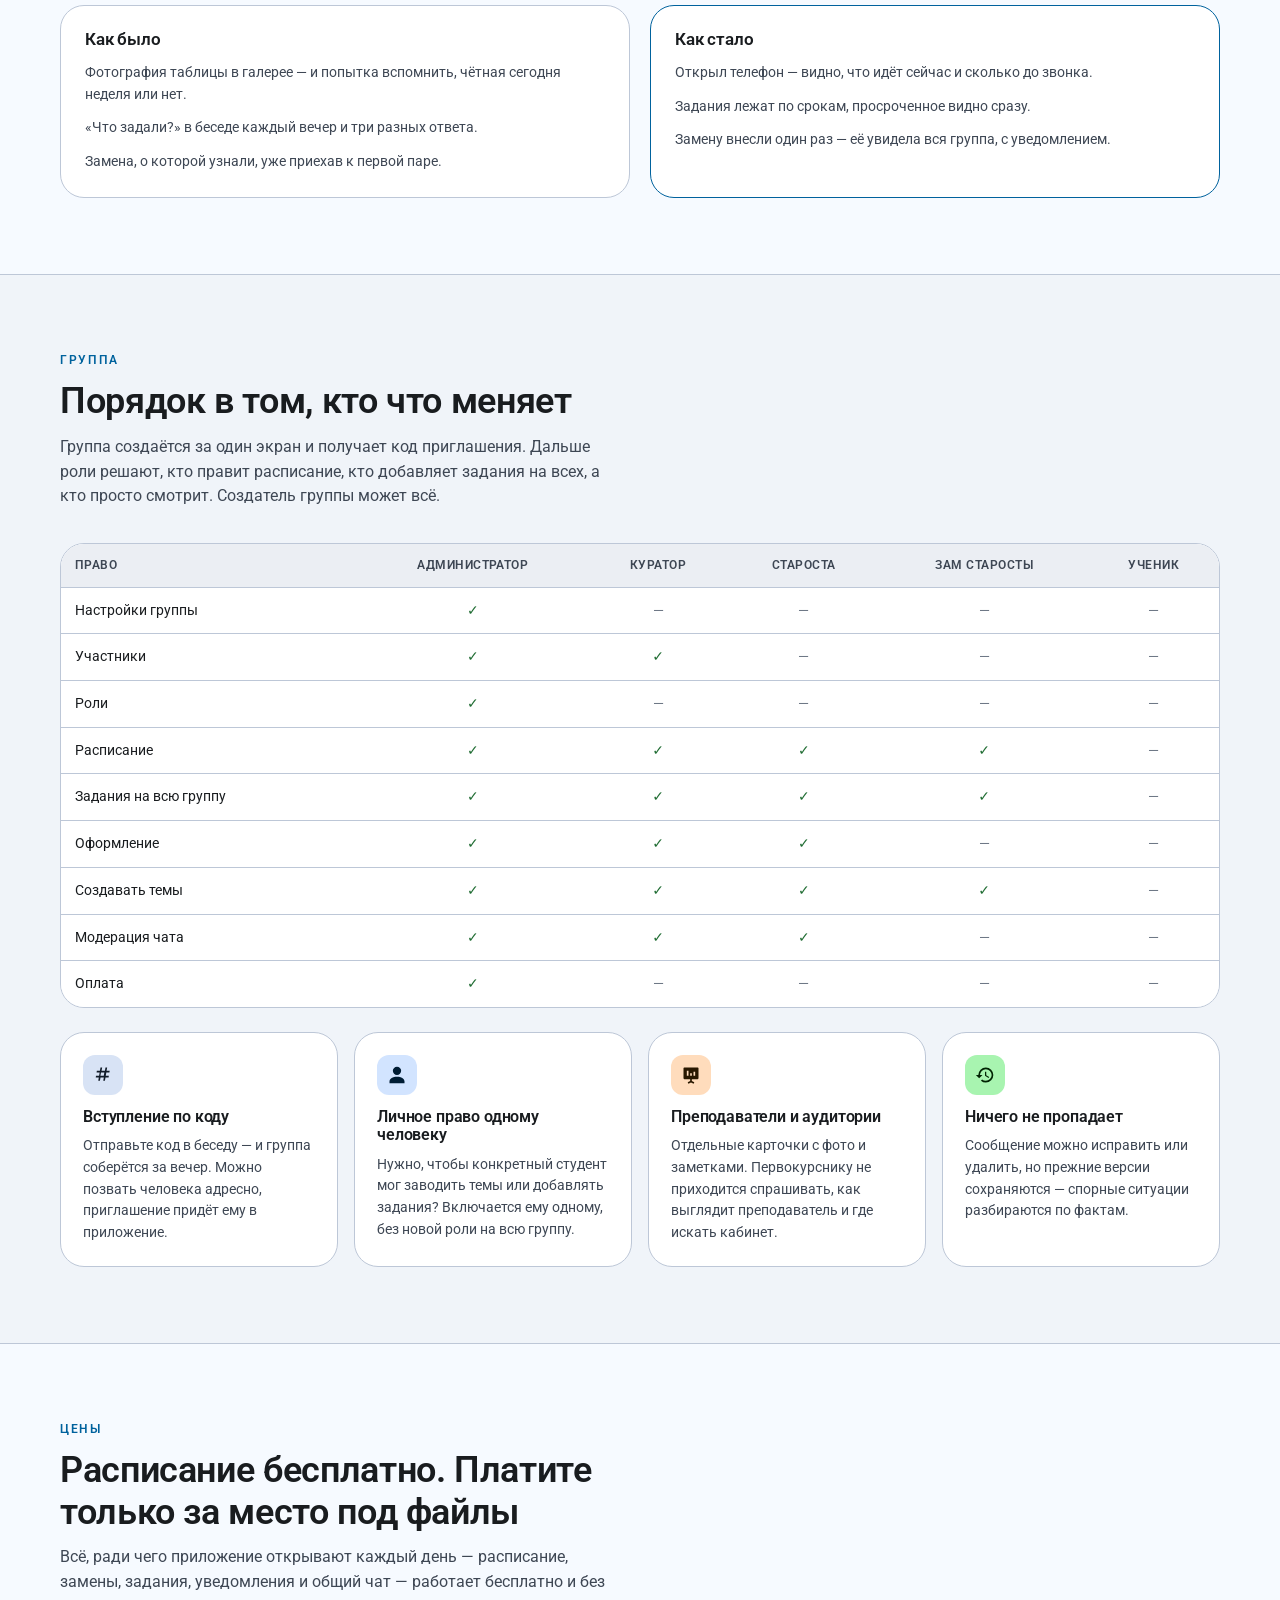
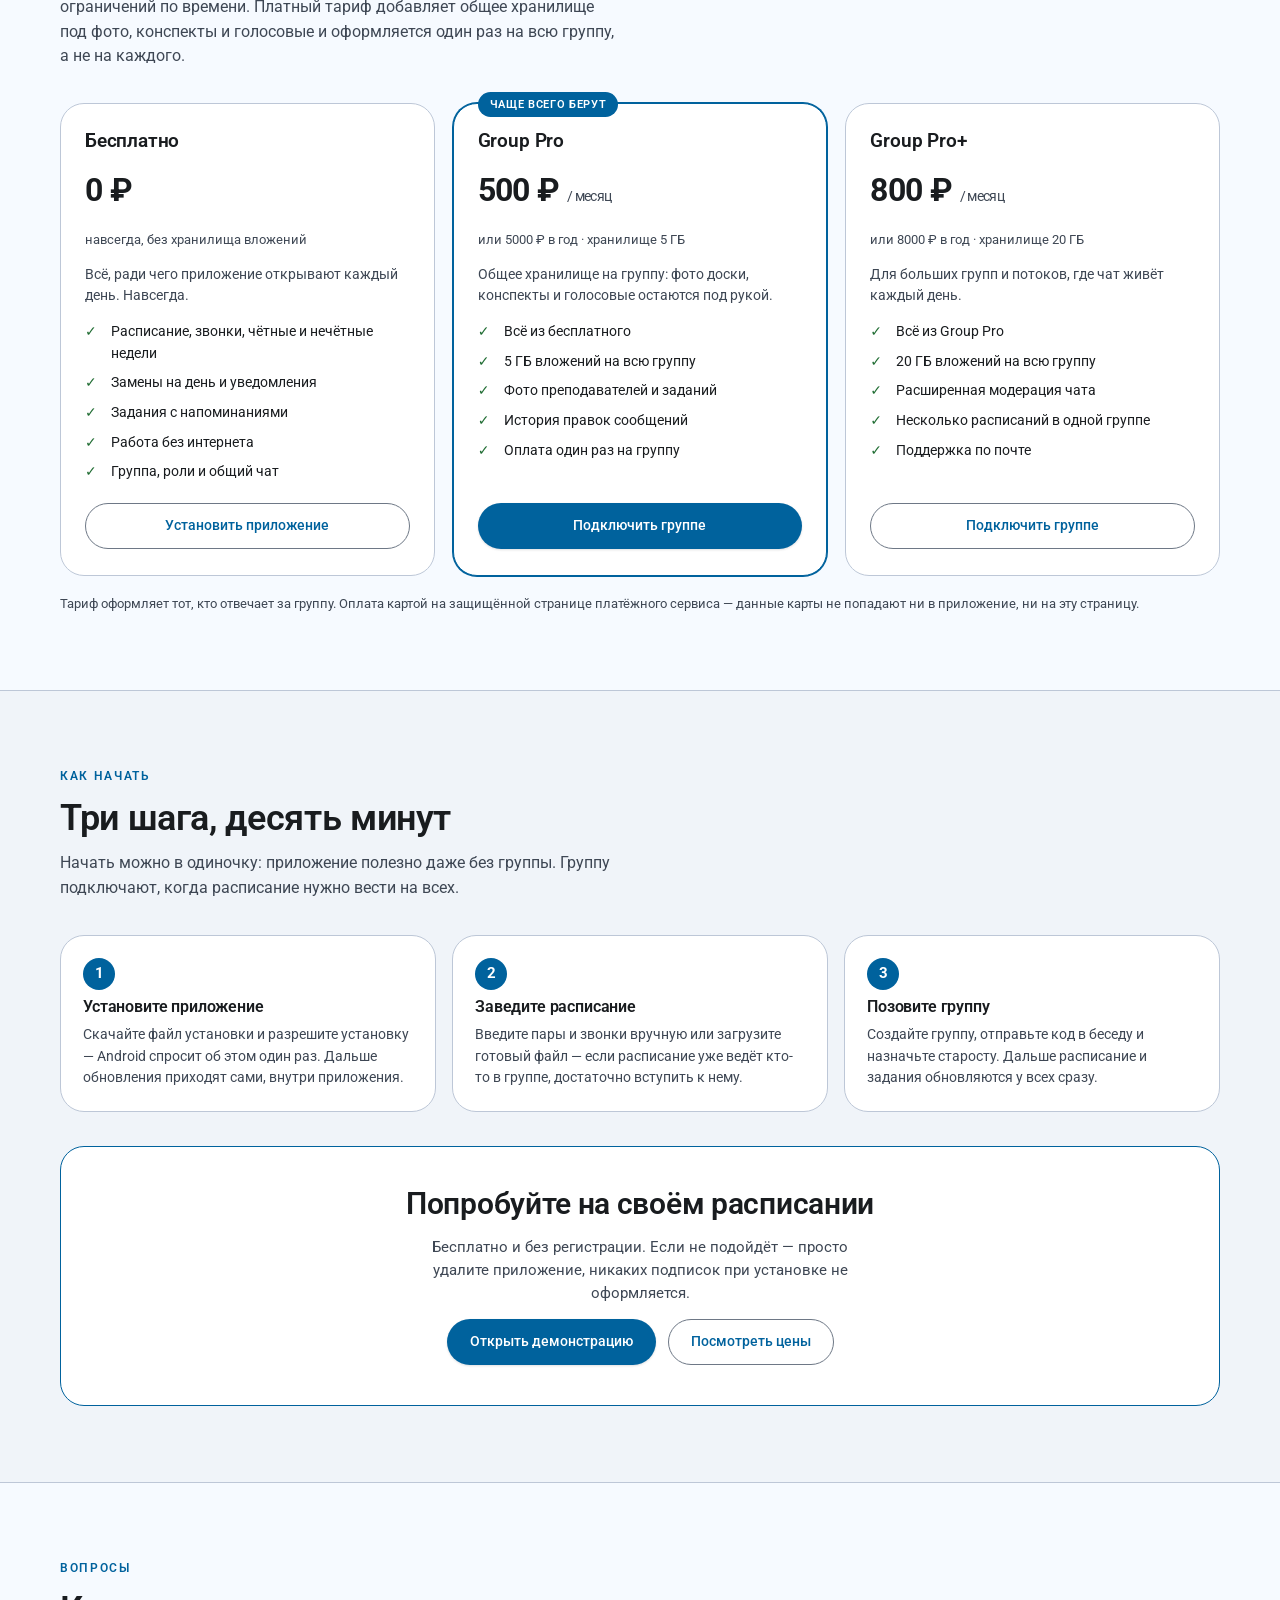
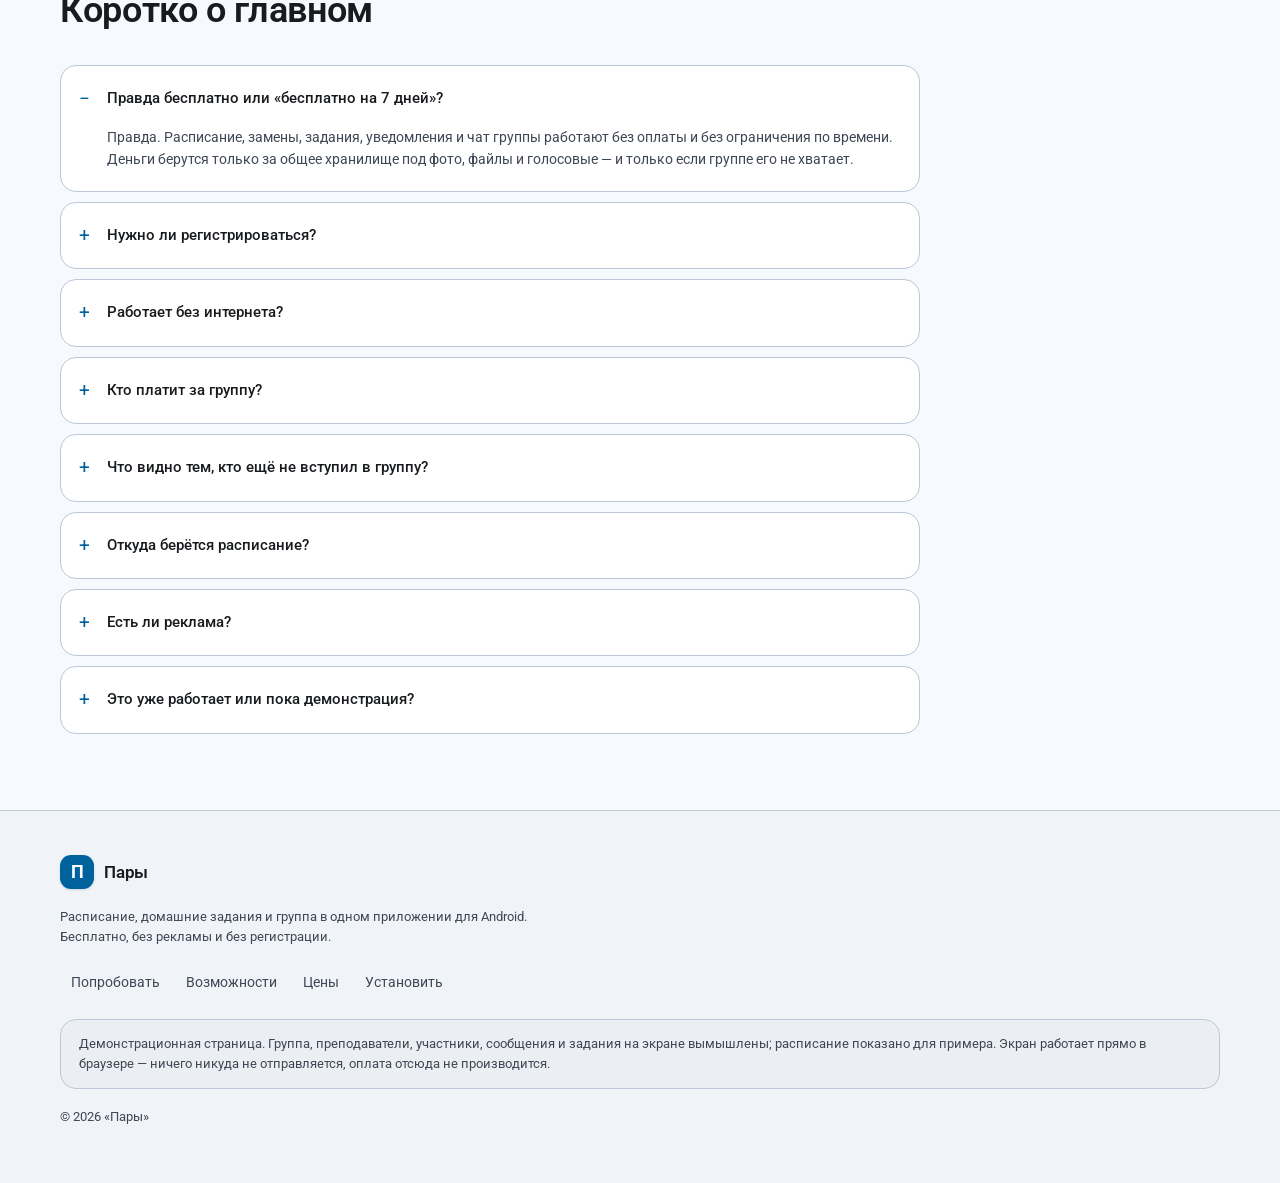
==== commit fd7c9a42: "feat: turn the demo site into a product landing page The page was written like engineering documenta" ====
--- a/pairs-demo/index.html
+++ b/pairs-demo/index.html
@@ -3,11 +3,11 @@
 <head>
 <meta charset="utf-8">
 <meta name="viewport" content="width=device-width, initial-scale=1">
-<title>Пары — расписание, задания и группа. Демонстрация</title>
-<meta name="description" content="Демонстрационный сайт приложения «Пары»: расписание с чётностью недель, фазы учебного дня, задания, чат группы и роли. Живой экран приложения прямо на странице.">
+<title>Пары — расписание, задания и группа в одном приложении</title>
+<meta name="description" content="«Пары» показывают, какая сейчас пара, сколько до звонка и что задали. Чётность недель, замены, задания и общий чат группы. Расписание — бесплатно.">
 <meta name="theme-color" content="#00629d">
-<meta property="og:title" content="Пары — демонстрация приложения">
-<meta property="og:description" content="Расписание с чётностью недель, фазы учебного дня, задания, чат и роли группы. Экран приложения работает прямо в браузере.">
+<meta property="og:title" content="Пары — расписание, задания и группа">
+<meta property="og:description" content="Не таблица, а учебный день: что идёт сейчас, сколько осталось, что дальше и что задали. Попробуйте прямо на странице.">
 <meta property="og:type" content="website">
 <link rel="icon" href="data:image/svg+xml,<svg xmlns=%22http://www.w3.org/2000/svg%22 viewBox=%220 0 64 64%22><rect width=%2264%22 height=%2264%22 rx=%2216%22 fill=%22%2300629d%22/><text x=%2232%22 y=%2245%22 text-anchor=%22middle%22 font-family=%22sans-serif%22 font-weight=%22bold%22 font-size=%2236%22 fill=%22white%22>П</text></svg>">
 <link rel="preconnect" href="https://fonts.googleapis.com">
@@ -16,12 +16,6 @@
 <link rel="stylesheet" href="assets/tokens.css">
 <link rel="stylesheet" href="assets/site.css">
 <link rel="stylesheet" href="assets/phone.css">
-<style>
-  .visually-hidden {
-    position: absolute; width: 1px; height: 1px; margin: -1px;
-    clip-path: inset(50%); overflow: hidden; white-space: nowrap;
-  }
-</style>
 </head>
 <body>
 
@@ -31,41 +25,40 @@
   <div class="wrap site-header__in">
     <a class="brand" href="#top"><span class="brand__mark">П</span> Пары</a>
     <nav class="site-nav" aria-label="Разделы страницы">
-      <a href="#demo">Демо</a>
-      <a href="#features">Возможности</a>
-      <a href="#engine">Как считается</a>
-      <a href="#group">Группа и роли</a>
-      <a href="#plans">Тарифы</a>
-      <a href="#install">Установка</a>
+      <a href="#demo">Попробовать</a>
+      <a href="#value">Возможности</a>
+      <a href="#audience">Кому подходит</a>
+      <a href="#group">Группа</a>
+      <a href="#plans">Цены</a>
     </nav>
     <div class="header-actions">
       <button class="theme-toggle" id="theme-toggle" aria-label="Тёмная тема">☾</button>
-      <a class="btn btn--filled btn--small" href="#install">Установить</a>
+      <a class="btn btn--filled btn--small" href="#start">Установить</a>
     </div>
   </div>
 </header>
 
 <main id="top">
 
-<!-- ------------------------------------------------------------ демонстрация -->
+<!-- ------------------------------------------------------ живая демонстрация -->
 <section class="demo" id="demo" style="padding-top: 44px">
   <div class="wrap demo__grid">
 
     <div class="demo__copy">
-      <span class="eyebrow">Android · Material 3 · работает офлайн</span>
+      <span class="eyebrow">Приложение для Android · расписание бесплатно</span>
       <h1>Расписание, которое <em>считает время за вас</em></h1>
-      <p class="hero__lead">«Пары» показывают не таблицу, а учебный день: какая сейчас пара,
-        сколько до звонка, что дальше и что задали. Чётность недели, замены на день
-        и пятиминутки — уже внутри.</p>
+      <p class="hero__lead">Откройте телефон и сразу увидьте: какая пара идёт, сколько
+        осталось до звонка, что будет дальше и что задали. Без таблиц, в которых нужно
+        каждый раз искать себя глазами.</p>
       <div class="hero__actions">
-        <a class="btn btn--filled" href="#install">Скачать APK</a>
-        <a class="btn btn--outline" href="#features">Что умеет</a>
+        <a class="btn btn--filled" href="#start">Установить бесплатно</a>
+        <a class="btn btn--outline" href="#value">Что умеет</a>
       </div>
       <div class="hero__chips">
         <span class="hero__chip">Android 7.0+</span>
+        <span class="hero__chip">Работает без интернета</span>
         <span class="hero__chip">Без регистрации</span>
-        <span class="hero__chip">Синхронизация группы</span>
-        <span class="hero__chip">Уведомления и будильник</span>
+        <span class="hero__chip">Без рекламы</span>
       </div>
     </div>
 
@@ -75,7 +68,7 @@
 
     <div class="demo__panel">
       <div class="control">
-        <div class="control__title">Машина времени</div>
+        <div class="control__title">Это живой экран — попробуйте</div>
         <div class="control__row">
           <span class="control__value" id="clock-value">10:30</span>
           <input type="range" id="clock-range" min="360" max="1320" step="1" value="630"
@@ -83,20 +76,20 @@
           <button class="btn btn--tonal btn--small" id="play">▶ Проиграть день</button>
         </div>
         <p class="control__hint" id="phase-hint"></p>
-        <p class="control__hint">Двигайте время — карточка дня, прогресс и подсветка занятий
-          пересчитываются тем же алгоритмом, что и в приложении.</p>
+        <p class="control__hint">Переведите время вперёд — и увидите ровно то, что увидит
+          студент на телефоне в этот момент.</p>
       </div>
 
       <div class="control">
-        <div class="control__title">Показать фазу дня</div>
+        <div class="control__title">Перемотать к моменту</div>
         <div class="scenarios">
-          <button class="btn btn--outline btn--small" data-scenario="BEFORE_FIRST">До первой пары</button>
+          <button class="btn btn--outline btn--small" data-scenario="BEFORE_FIRST">Утро до пар</button>
           <button class="btn btn--outline btn--small" data-scenario="LESSON">Идёт пара</button>
           <button class="btn btn--outline btn--small" data-scenario="MIDDLE_BREAK">Пятиминутка</button>
           <button class="btn btn--outline btn--small" data-scenario="BETWEEN">Перерыв</button>
-          <button class="btn btn--outline btn--small" data-scenario="FINISHED">День закончился</button>
+          <button class="btn btn--outline btn--small" data-scenario="FINISHED">После пар</button>
         </div>
-        <div class="control__title" style="margin-top:6px">Открыть экран</div>
+        <div class="control__title" style="margin-top:6px">Заглянуть в раздел</div>
         <div class="scenarios">
           <button class="btn btn--tonal btn--small" data-goto="TODAY">Сегодня</button>
           <button class="btn btn--tonal btn--small" data-goto="WEEK">Неделя</button>
@@ -104,279 +97,302 @@
           <button class="btn btn--tonal btn--small" data-goto="CHAT">Чат</button>
           <button class="btn btn--tonal btn--small" data-goto="GROUP">Группа</button>
           <button class="btn btn--tonal btn--small" data-goto="SETTINGS">Настройки</button>
-          <button class="btn btn--tonal btn--small" data-goto="UPDATE">Обновление</button>
           <button class="btn btn--outline btn--small" id="reset-day">Сбросить</button>
         </div>
         <p class="control__hint">Демонстрация открыта на дате <span id="demo-date"></span>.
-          Замена на день стоит на <span id="override-date"></span> — там у пар появляется
-          метка «только сегодня». Данные вымышленные, ничего никуда не отправляется.</p>
-      </div>
-    </div>
-  </div>
-</section>
-
-<!-- -------------------------------------------------------------- возможности -->
-<section id="features">
+          На <span id="override-date"></span> поставлена замена — там у пар появляется метка
+          «только сегодня». Группа и люди здесь вымышленные.</p>
+      </div>
+    </div>
+  </div>
+</section>
+
+<!-- ---------------------------------------------------------- что вы получаете -->
+<section id="value">
   <div class="wrap">
     <div class="section-head">
       <span class="eyebrow">Возможности</span>
-      <h2>Учебный день целиком, а не только сетка предметов</h2>
-      <p class="lead">Расписание, домашние задания, общение группы и уведомления живут в одном
-        приложении и работают без сети — сервер нужен только для синхронизации.</p>
+      <h2>Весь учебный день в одном приложении</h2>
+      <p class="lead">Расписание, домашние задания и общение группы перестают жить в трёх
+        разных местах: фотографии таблицы в галерее, задания в переписке, замены —
+        в чьём-то сообщении, которое уже утонуло.</p>
     </div>
 
     <div class="cards">
       <article class="card">
-        <div class="card__icon">◷</div>
-        <h3>Фазы учебного дня</h3>
-        <p>Карточка сверху всегда отвечает на вопрос «что сейчас»: до первой пары, идёт пара,
-          пятиминутка, перерыв или день закончился — с прогрессом и «осталось N минут».</p>
+        <div class="card__icon" data-icon="clock"></div>
+        <h3>Что сейчас и сколько осталось</h3>
+        <p>Верхняя карточка всегда отвечает на главный вопрос: идёт пара, перерыв,
+          пятиминутка или день уже закончился — с обратным отсчётом до звонка.</p>
       </article>
       <article class="card card--s">
-        <div class="card__icon">⇄</div>
-        <h3>Чётность недель</h3>
-        <p>Чередование считается от опорной даты, которую задают в настройках. Вкладка «Неделя»
-          показывает постоянное расписание любого типа недели.</p>
+        <div class="card__icon" data-icon="swap"></div>
+        <h3>Чётные и нечётные недели</h3>
+        <p>Приложение само знает, какая сейчас неделя, и показывает нужный вариант.
+          Больше не нужно каждый понедельник вспоминать, по какой строке смотреть.</p>
       </article>
       <article class="card card--t">
-        <div class="card__icon">✎</div>
+        <div class="card__icon" data-icon="edit"></div>
         <h3>Замены на день</h3>
-        <p>Разовая замена вытесняет постоянное расписание на конкретную дату. Метку
-          «только сегодня» получают ровно те пары, что отличаются от обычной недели.</p>
-      </article>
-      <article class="card">
-        <div class="card__icon">☰</div>
-        <h3>Пятиминутки</h3>
-        <p>У каждого номера пары свой режим: перерыв в середине, «отпускают на 5 минут раньше»
-          или ничего. Отдельное занятие может переопределить режим.</p>
+       <p>Пару перенесли или заменили — староста меняет один день, и это сразу видно
+          всей группе. Изменённые пары помечены, обычная неделя не ломается.</p>
+      </article>
+      <article class="card">
+        <div class="card__icon" data-icon="list"></div>
+        <h3>Ваши звонки, а не чужие</h3>
+        <p>Время пар, перемены и пятиминутки настраиваются под свой колледж или вуз:
+          и «отпускают на пять минут раньше», и перерыв в середине пары.</p>
       </article>
       <article class="card card--g">
-        <div class="card__icon">✓</div>
-        <h3>Задания</h3>
-        <p>Просроченные, актуальные и свёрнутый список выполненных. Срок, напоминание,
-          фото и пометка «только у меня» — задание может быть личным или на всю группу.</p>
+        <div class="card__icon" data-icon="check"></div>
+        <h3>Домашние задания</h3>
+        <p>Просроченное — сверху и красным, выполненное сворачивается. У задания есть срок,
+          напоминание и фото. Можно завести задание себе или сразу на всю группу.</p>
       </article>
       <article class="card card--s">
-        <div class="card__icon">✆</div>
-        <h3>Чат и форум группы</h3>
-        <p>Общий чат и темы по предметам: фото, файлы, голосовые, реакции, отметки о прочтении
-          и история правок с восстановлением сообщения.</p>
-      </article>
-      <article class="card">
-        <div class="card__icon">◍</div>
-        <h3>Роли и права</h3>
-        <p>Девять прав в битовой маске: расписание, задания на всю группу, модерация чата,
-          участники, роли, оформление, оплата. Право можно выдать и лично одному человеку.</p>
+        <div class="card__icon" data-icon="chat"></div>
+        <h3>Чат и темы группы</h3>
+        <p>Общий чат и отдельные темы по предметам: фото доски, конспекты, голосовые,
+          реакции. Конспект по МДК не теряется среди мемов.</p>
+      </article>
+      <article class="card">
+        <div class="card__icon" data-icon="group"></div>
+        <h3>Роли без хаоса</h3>
+        <p>Расписание меняет староста, а не любой желающий. Куратор, зам старосты
+          и обычные студенты видят одно и то же, но правит его тот, кому положено.</p>
       </article>
       <article class="card card--t">
-        <div class="card__icon">✉</div>
-        <h3>Уведомления</h3>
-        <p>Тихое уведомление с фазой дня и остатком времени, утренний будильник и напоминания
-          о заданиях — с точным запуском там, где система его разрешает.</p>
+        <div class="card__icon" data-icon="bell"></div>
+        <h3>Уведомления, которые не бесят</h3>
+        <p>Тихая строка в шторке с текущей парой, утреннее напоминание о первой паре
+          и предупреждение о сроке задания. Всё отключается по отдельности.</p>
       </article>
       <article class="card card--g">
-        <div class="card__icon">↧</div>
-        <h3>Обновление из приложения</h3>
-        <p>Клиент спрашивает у сервера манифест релиза, качает APK с докачкой по <code>Range</code>,
-          проверяет SHA-256 и ставит через <code>PackageInstaller</code>.</p>
+        <div class="card__icon" data-icon="cloud"></div>
+        <h3>Работает без интернета</h3>
+        <p>В подвале, в электричке, с нулём на счету — расписание и задания открываются
+          мгновенно. Появилась сеть — изменения подтянутся сами.</p>
       </article>
       <article class="card card--s">
-        <div class="card__icon">⇅</div>
-        <h3>Офлайн и синхронизация</h3>
-        <p>Всё хранится в базе на устройстве, фоновая синхронизация раз в 15 минут,
-          импорт и экспорт расписания в JSON с объединением или заменой.</p>
-      </article>
-      <article class="card">
-        <div class="card__icon">≈</div>
-        <h3>Обмен по Wi-Fi</h3>
-        <p>Вложение можно скачать не с сервера, а у соседа по группе в той же сети.
-          Выключено по умолчанию, включается явно в настройках.</p>
+        <div class="card__icon" data-icon="download"></div>
+        <h3>Обновляется само</h3>
+        <p>Новая версия приходит прямо в приложение: видно, что изменилось, и хватает
+          одного нажатия. Никаких походов за файлом.</p>
+      </article>
+      <article class="card">
+        <div class="card__icon" data-icon="wifi"></div>
+        <h3>Экономит трафик</h3>
+        <p>Фото и файлы можно получать напрямую от однокурсника, когда вы в одной сети —
+          быстрее и без расхода мобильного интернета.</p>
       </article>
       <article class="card card--t">
-        <div class="card__icon">◐</div>
-        <h3>Тема и цвета</h3>
-        <p>Material 3: светлая, тёмная или как в системе. На Android 12+ по умолчанию берутся
-          цвета обоев, фирменная палитра работает на всех версиях.</p>
-      </article>
-    </div>
-  </div>
-</section>
-
-<!-- ------------------------------------------------------------- как считается -->
-<section id="engine" style="background:var(--surface-low);border-block:1px solid var(--outline-variant)">
-  <div class="wrap">
-    <div class="section-head">
-      <span class="eyebrow">Как это считается</span>
-      <h2>Три правила, из которых собирается день</h2>
-      <p class="lead">Ровно эти формулы работают в демонстрации выше — экран на странице
-        использует порт того же расчёта, что и приложение на телефоне.</p>
+        <div class="card__icon" data-icon="contrast"></div>
+        <h3>Светлая и тёмная тема</h3>
+        <p>Оформление подстраивается под систему и под цвета обоев. Приложение выглядит
+          частью телефона, а не чужой программой.</p>
+      </article>
+    </div>
+  </div>
+</section>
+
+<!-- ------------------------------------------------------- один день с «Парами» -->
+<section id="day" style="background:var(--surface-low);border-block:1px solid var(--outline-variant)">
+  <div class="wrap">
+    <div class="section-head">
+      <span class="eyebrow">Как это выглядит в жизни</span>
+      <h2>Один день с приложением</h2>
+      <p class="lead">Приложение ведёт день само: вам не нужно считать перемены, вспоминать
+        номер аудитории и проверять, не отпустят ли раньше.</p>
     </div>
 
     <div class="split">
       <article class="explain">
-        <h3>1. Какая сегодня неделя</h3>
-        <p>В настройках задана опорная дата и её тип. Обе даты приводятся к понедельнику,
-          считается разница в неделях: чётная разница — тип опорной недели, нечётная — другой.</p>
-        <p><code>weekType(date) = (weeks(anchorMonday, monday) mod 2 == 0) ? anchor : other</code></p>
-        <p>Поэтому смена семестра — это одна дата в настройках, а не переразметка всего расписания.</p>
+        <h3>Утром</h3>
+        <p>Напоминание приходит к тому времени, которое вы выбрали: первая пара, аудитория
+          и сколько осталось до выхода из дома.</p>
+        <p>Если день без занятий — приложение так и скажет, и будильник не сработает зря.</p>
       </article>
 
       <article class="explain">
-        <h3>2. Что стоит на дату</h3>
-        <p>Берутся занятия постоянной недели нужного типа для этого дня недели. Если на дату
-          заведена замена, она вытесняет постоянное расписание целиком.</p>
-        <p>Занятие без звонка на свой номер пары не показывалось вообще: оно лежало в базе,
-          но его нельзя было ни увидеть, ни удалить. Теперь такая строка выводится с объяснением.</p>
-        <p>Пометку «только сегодня» получают лишь те пары замены, что реально отличаются от
-          обычной недели, — иначе метка дублировалась на каждом занятии дня.</p>
-      </article>
-
-      <article class="explain">
-        <h3>3. В какой фазе день</h3>
-        <p>Границы фаз строятся из звонков и режима пятиминутки. «Отпускают на 5 минут раньше»
-          сдвигает только конец пары; «перерыв в середине» вырезает 5 минут по центру.</p>
+        <h3>На парах</h3>
+        <p>В шторке — текущая пара и обратный отсчёт. Перемена, пятиминутка и «отпускают
+          на пять минут раньше» учитываются: время на карточке настоящее, а не по таблице.</p>
         <div class="timeline">
           <div class="timeline__row"><span>2 пара</span>
             <div class="timeline__bar">
               <span class="tl-lesson" style="flex:9">09:55 — 11:25</span>
-              <span class="tl-break" style="flex:1">−5</span>
+              <span class="tl-break" style="flex:1.4">−5</span>
             </div></div>
           <div class="timeline__row"><span>3 пара</span>
             <div class="timeline__bar">
               <span class="tl-lesson" style="flex:5">12:00</span>
-              <span class="tl-five" style="flex:1.4">5 мин</span>
+              <span class="tl-five" style="flex:1.6">5 мин</span>
               <span class="tl-lesson" style="flex:5">13:35</span>
             </div></div>
           <div class="timeline__row"><span>между</span>
             <div class="timeline__bar"><span class="tl-break" style="flex:1">Перерыв · далее: следующий предмет</span></div></div>
         </div>
       </article>
-    </div>
-
-    <div class="section-head" style="margin-top:56px">
-      <h2 style="font-size:22px">Звонки в демонстрации</h2>
-      <p class="lead">Своё расписание звонков заводится в настройках или приезжает импортом JSON.</p>
-    </div>
-    <div class="api-list" id="bells"></div>
-  </div>
-</section>
-
-<!-- ------------------------------------------------------------- группа и роли -->
-<section id="group">
+
+      <article class="explain">
+        <h3>Вечером</h3>
+        <p>Задания разложены сами: что просрочено, что горит, что уже сделано.
+          Отметить выполненным — одно нажатие, и это видит вся группа.</p>
+        <p>Задали новое — староста добавляет один раз, и оно появляется у всех
+          вместе с фото доски.</p>
+      </article>
+    </div>
+  </div>
+</section>
+
+<!-- ------------------------------------------------------------- кому подходит -->
+<section id="audience">
+  <div class="wrap">
+    <div class="section-head">
+      <span class="eyebrow">Кому подходит</span>
+      <h2>Одно приложение — три разных выгоды</h2>
+    </div>
+
+    <div class="cards">
+      <article class="card">
+        <div class="card__icon" data-icon="person"></div>
+        <h3>Студенту</h3>
+        <p>Не опоздать, не перепутать аудиторию и не забыть про задание. Всё открывается
+          за одно нажатие с главного экрана и работает без интернета.</p>
+      </article>
+      <article class="card card--s">
+        <div class="card__icon" data-icon="star"></div>
+        <h3>Старосте</h3>
+        <p>Один раз внести расписание — и перестать двадцать раз в неделю пересылать
+          в беседу «что завтра» и «какая аудитория». Замена вносится за минуту.</p>
+      </article>
+      <article class="card card--t">
+        <div class="card__icon" data-icon="badge"></div>
+        <h3>Куратору и преподавателю</h3>
+        <p>Понятно, что группа видит актуальное расписание, а задания и объявления
+          дошли до всех, а не только до тех, кто листал беседу.</p>
+      </article>
+    </div>
+
+    <div class="split" style="margin-top:24px">
+      <article class="explain">
+        <h3>Как было</h3>
+        <p>Фотография таблицы в галерее — и попытка вспомнить, чётная сегодня неделя или нет.</p>
+        <p>«Что задали?» в беседе каждый вечер и три разных ответа.</p>
+        <p>Замена, о которой узнали, уже приехав к первой паре.</p>
+      </article>
+      <article class="explain" style="border-color:var(--primary)">
+        <h3>Как стало</h3>
+        <p>Открыл телефон — видно, что идёт сейчас и сколько до звонка.</p>
+        <p>Задания лежат по срокам, просроченное видно сразу.</p>
+        <p>Замену внесли один раз — её увидела вся группа, с уведомлением.</p>
+      </article>
+    </div>
+  </div>
+</section>
+
+<!-- ------------------------------------------------------------------- группа -->
+<section id="group" style="background:var(--surface-low);border-block:1px solid var(--outline-variant)">
   <div class="wrap">
     <div class="section-head">
       <span class="eyebrow">Группа</span>
-      <h2>Кто что может менять</h2>
-      <p class="lead">Роли раздаются старосте, заму и куратору; у любого участника можно
-        включить одно личное право, не заводя ради него отдельную роль. Владелец группы
-        (<code>can_manage</code>) может всё независимо от битов.</p>
+      <h2>Порядок в том, кто что меняет</h2>
+      <p class="lead">Группа создаётся за один экран и получает код приглашения. Дальше роли
+        решают, кто правит расписание, кто добавляет задания на всех, а кто просто смотрит.
+        Создатель группы может всё.</p>
     </div>
 
     <div class="table-scroll" id="perm-table"></div>
 
     <div class="cards" style="margin-top:24px">
       <article class="card card--s">
-        <div class="card__icon">#</div>
+        <div class="card__icon" data-icon="hash"></div>
         <h3>Вступление по коду</h3>
-        <p>Группа создаётся за один экран и получает код приглашения. Можно позвать человека
-          адресно — приглашение появится у него в разделе «Ещё».</p>
-      </article>
-      <article class="card">
-        <div class="card__icon">◫</div>
-        <h3>Общее расписание без входа</h3>
-        <p>У группы есть публичный снимок: расписание и задания видно и без аккаунта —
-          удобно первокурснику, который ещё не вступил.</p>
+        <p>Отправьте код в беседу — и группа соберётся за вечер. Можно позвать
+          человека адресно, приглашение придёт ему в приложение.</p>
+      </article>
+      <article class="card">
+        <div class="card__icon" data-icon="person"></div>
+        <h3>Личное право одному человеку</h3>
+        <p>Нужно, чтобы конкретный студент мог заводить темы или добавлять задания?
+          Включается ему одному, без новой роли на всю группу.</p>
       </article>
       <article class="card card--t">
-        <div class="card__icon">⌸</div>
+        <div class="card__icon" data-icon="board"></div>
         <h3>Преподаватели и аудитории</h3>
-        <p>Отдельные справочники с фото и заметками. Занятие ссылается на карточку,
-          а не хранит строку с фамилией.</p>
+        <p>Отдельные карточки с фото и заметками. Первокурснику не приходится
+          спрашивать, как выглядит преподаватель и где искать кабинет.</p>
       </article>
       <article class="card card--g">
-        <div class="card__icon">↺</div>
-        <h3>История правок</h3>
-        <p>Сообщение можно исправить и удалить, а прежние версии сохраняются: модератор
-          видит, что было, и может восстановить.</p>
-      </article>
-    </div>
-  </div>
-</section>
-
-<!-- -------------------------------------------------------------------- тарифы -->
-<section id="plans" style="background:var(--surface-low);border-block:1px solid var(--outline-variant)">
-  <div class="wrap">
-    <div class="section-head">
-      <span class="eyebrow">Тарифы</span>
-      <h2>Расписание бесплатно, платит только хранилище</h2>
-      <p class="lead">Всё, ради чего приложение открывают каждый день — расписание, задания,
-        уведомления, чат группы — работает бесплатно и без ограничений. Платный тариф добавляет
-        место под вложения и оформляется на группу целиком, а не на каждого.</p>
+        <div class="card__icon" data-icon="history"></div>
+        <h3>Ничего не пропадает</h3>
+        <p>Сообщение можно исправить или удалить, но прежние версии сохраняются —
+          спорные ситуации разбираются по фактам.</p>
+      </article>
+    </div>
+  </div>
+</section>
+
+<!-- -------------------------------------------------------------------- цены -->
+<section id="plans">
+  <div class="wrap">
+    <div class="section-head">
+      <span class="eyebrow">Цены</span>
+      <h2>Расписание бесплатно. Платите только за место под файлы</h2>
+      <p class="lead">Всё, ради чего приложение открывают каждый день — расписание, замены,
+        задания, уведомления и общий чат — работает бесплатно и без ограничений по времени.
+        Платный тариф добавляет общее хранилище под фото, конспекты и голосовые
+        и оформляется один раз на всю группу, а не на каждого.</p>
     </div>
     <div class="plans" id="plans-grid"></div>
-    <p class="control__hint" style="margin-top:18px">Оплата — через ЮKassa, реквизиты карты
-      вводятся на её стороне и не проходят через сервер приложения. Цены указаны как в
-      конфигурации продукта; это демонстрационная страница, оплата с неё не производится.</p>
-  </div>
-</section>
-
-<!-- ----------------------------------------------------------------- установка -->
-<section id="install">
-  <div class="wrap">
-    <div class="section-head">
-      <span class="eyebrow">Установка</span>
-      <h2>Три шага и вход по коду</h2>
-      <p class="lead">Приложение ставится APK-файлом. Дальше обновления приходят изнутри —
-        скачивать вручную второй раз не нужно.</p>
+    <p class="control__hint" style="margin-top:18px">Тариф оформляет тот, кто отвечает за группу.
+      Оплата картой на защищённой странице платёжного сервиса — данные карты не попадают
+      ни в приложение, ни на эту страницу.</p>
+  </div>
+</section>
+
+<!-- ------------------------------------------------------------------ как начать -->
+<section id="start" style="background:var(--surface-low);border-block:1px solid var(--outline-variant)">
+  <div class="wrap">
+    <div class="section-head">
+      <span class="eyebrow">Как начать</span>
+      <h2>Три шага, десять минут</h2>
+      <p class="lead">Начать можно в одиночку: приложение полезно даже без группы.
+        Группу подключают, когда расписание нужно вести на всех.</p>
     </div>
 
     <div class="steps">
       <div class="step">
-        <h3>Скачайте APK</h3>
-        <p>Файл лежит по адресу <code>/download/android</code> на сервере группы.
-          Имя файла содержит версию, например <code>Pairs-4.8.apk</code>.</p>
+        <h3>Установите приложение</h3>
+        <p>Скачайте файл установки и разрешите установку — Android спросит об этом один раз.
+          Дальше обновления приходят сами, внутри приложения.</p>
       </div>
       <div class="step">
-        <h3>Разрешите установку</h3>
-        <p>Android спросит про «Установку неизвестных приложений» для браузера или файлового
-          менеджера — разрешение выдаётся один раз.</p>
+        <h3>Заведите расписание</h3>
+        <p>Введите пары и звонки вручную или загрузите готовый файл — если расписание уже
+          ведёт кто-то в группе, достаточно вступить к нему.</p>
       </div>
       <div class="step">
-        <h3>Войдите и вступите в группу</h3>
-        <p>Вход через сайт по одноразовому коду (<code>pairs://auth?code=…</code>), затем
-          вступление по коду приглашения. Можно и вовсе не входить — расписание работает локально.</p>
-      </div>
-    </div>
-
-    <div class="split" style="margin-top:28px">
-      <article class="explain">
-        <h3>Как обновляется дальше</h3>
-        <p>При запуске клиент тихо спрашивает <code>GET /api/app/release?versionCode=N</code>.
-          Если версия новее — в разделе «Ещё» загорается точка, а на экране обновления видно
-          список изменений и прогресс загрузки.</p>
-        <p>APK качается с докачкой по заголовку <code>Range</code>, после загрузки сверяется
-          SHA-256 из манифеста, установка идёт через <code>PackageInstaller</code> — окно
-          подтверждения показывает система.</p>
-      </article>
-      <article class="explain">
-        <h3>Что нужно на сервере</h3>
-        <p>Бэкенд — FastAPI и PostgreSQL, поднимается одним <code>docker compose up</code>:
-          база, API, статика веб-клиента и, по желанию, Telegram-бот отдельным профилем.</p>
-        <div class="api-list" style="margin-top:6px">
-          <div class="api-row"><span class="method method--get">GET</span><span class="mono">/api/public/snapshot</span></div>
-          <div class="api-row"><span class="method method--get">GET</span><span class="mono">/api/groups/{id}/snapshot</span></div>
-          <div class="api-row"><span class="method method--put">PUT</span><span class="mono">/api/groups/{id}/schedule</span></div>
-          <div class="api-row"><span class="method method--post">POST</span><span class="mono">/api/groups/{id}/homework</span></div>
-          <div class="api-row"><span class="method method--post">POST</span><span class="mono">/api/threads/{id}/messages</span></div>
-          <div class="api-row"><span class="method method--get">GET</span><span class="mono">/api/app/release</span></div>
-        </div>
-      </article>
+        <h3>Позовите группу</h3>
+        <p>Создайте группу, отправьте код в беседу и назначьте старосту. Дальше расписание
+          и задания обновляются у всех сразу.</p>
+      </div>
+    </div>
+
+    <div class="cta">
+      <h2>Попробуйте на своём расписании</h2>
+      <p>Бесплатно и без регистрации. Если не подойдёт — просто удалите приложение,
+        никаких подписок при установке не оформляется.</p>
+      <div class="hero__actions" style="justify-content:center">
+        <a class="btn btn--filled" href="#demo">Открыть демонстрацию</a>
+        <a class="btn btn--outline" href="#plans">Посмотреть цены</a>
+      </div>
     </div>
   </div>
 </section>
 
 <!-- --------------------------------------------------------------------- FAQ -->
-<section id="faq" style="background:var(--surface-low);border-top:1px solid var(--outline-variant)">
+<section id="faq">
   <div class="wrap">
     <div class="section-head">
       <span class="eyebrow">Вопросы</span>
@@ -384,38 +400,47 @@
     </div>
     <div class="faq">
       <details open>
-        <summary>Нужен ли аккаунт, чтобы пользоваться?</summary>
-        <p>Нет. Расписание, задания и уведомления работают локально: приложение можно поставить,
-          импортировать файл расписания и не входить вообще. Аккаунт нужен для группы —
-          общего расписания, чата и синхронизации между устройствами.</p>
-      </details>
-      <details>
-        <summary>Работает ли приложение без интернета?</summary>
-        <p>Да. Данные лежат в базе на устройстве, а синхронизация идёт фоном раз в 15 минут,
-          когда сеть появляется. Вложения чата дополнительно кэшируются с настраиваемым лимитом.</p>
+        <summary>Правда бесплатно или «бесплатно на 7 дней»?</summary>
+        <p>Правда. Расписание, замены, задания, уведомления и чат группы работают без
+          оплаты и без ограничения по времени. Деньги берутся только за общее хранилище
+          под фото, файлы и голосовые — и только если группе его не хватает.</p>
+      </details>
+      <details>
+        <summary>Нужно ли регистрироваться?</summary>
+        <p>Нет. Приложение можно поставить, завести своё расписание и пользоваться,
+          не создавая аккаунт. Вход нужен только для группы: общего расписания,
+          заданий на всех и чата.</p>
+      </details>
+      <details>
+        <summary>Работает без интернета?</summary>
+        <p>Да. Расписание и задания хранятся на самом телефоне и открываются мгновенно.
+          Когда сеть появится, изменения от группы подтянутся сами.</p>
+      </details>
+      <details>
+        <summary>Кто платит за группу?</summary>
+        <p>Один человек — обычно староста или куратор. Тариф действует на всю группу,
+          скидываться каждому не нужно.</p>
+      </details>
+      <details>
+        <summary>Что видно тем, кто ещё не вступил в группу?</summary>
+        <p>Только то, что группа сама открыла: общее расписание и задания. Личные заметки,
+          чат и список участников закрыты.</p>
       </details>
       <details>
         <summary>Откуда берётся расписание?</summary>
-        <p>Из трёх источников: ввод вручную, импорт JSON (в том числе из старого формата
-          Telegram-бота) и синхронизация с группой, где расписание ведёт староста.</p>
-      </details>
-      <details>
-        <summary>Что видно человеку, который ещё не вступил в группу?</summary>
-        <p>Публичный снимок: расписание и задания группы, помеченной как общая. Личные задания,
-          чат и участники не показываются.</p>
-      </details>
-      <details>
-        <summary>Как считается «чётная неделя»?</summary>
-        <p>От опорной даты в настройках. Обе даты приводятся к понедельнику, разница в неделях
-          берётся по модулю два. Никакой привязки к номеру недели в году нет — 1 сентября можно
-          объявить чётной или нечётной.</p>
-      </details>
-      <details>
-        <summary>Это законченный продукт или демонстрация?</summary>
-        <p>Эта страница — демонстрация. Приложение существует и собирается из исходников:
-          клиент на Kotlin и Jetpack Compose, сервер на FastAPI и PostgreSQL, веб-клиент на
-          TypeScript и Vite. На странице показаны реальные экраны и реальный расчёт,
-          но данные в них вымышленные.</p>
+        <p>Его вводят вручную, загружают готовым файлом или получают от группы, где его
+          ведёт староста. Своё расписание звонков тоже настраивается — под конкретный
+          колледж или вуз.</p>
+      </details>
+      <details>
+        <summary>Есть ли реклама?</summary>
+        <p>Нет. Ни рекламы, ни платных «ускорений», ни продажи данных — приложение
+          зарабатывает только на тарифах за хранилище.</p>
+      </details>
+      <details>
+        <summary>Это уже работает или пока демонстрация?</summary>
+        <p>Приложение работает; эта страница — витрина. Экран на ней настоящий, а группа,
+          преподаватели, сообщения и задания в нём придуманы для показа.</p>
       </details>
     </div>
   </div>
@@ -426,13 +451,18 @@
 <footer class="site-footer">
   <div class="wrap site-footer__in">
     <a class="brand" href="#top"><span class="brand__mark">П</span> Пары</a>
-    <p>Расписание, домашние задания и группа в одном приложении. Клиент — Kotlin и Jetpack
-      Compose, Material 3; сервер — FastAPI, PostgreSQL, Docker Compose; веб-клиент —
-      TypeScript и Vite.</p>
+    <p>Расписание, домашние задания и группа в одном приложении для Android.
+      Бесплатно, без рекламы и без регистрации.</p>
+    <nav class="site-nav" style="margin:0" aria-label="Разделы страницы">
+      <a href="#demo">Попробовать</a>
+      <a href="#value">Возможности</a>
+      <a href="#plans">Цены</a>
+      <a href="#start">Установить</a>
+    </nav>
     <div class="disclaimer">
-      Демонстрационный сайт. Группа, преподаватели, участники, сообщения и задания на этой
-      странице вымышлены. Экран приложения работает целиком в браузере: сеть не используется,
-      данные никуда не отправляются, оплата отсюда не производится.
+      Демонстрационная страница. Группа, преподаватели, участники, сообщения и задания
+      на экране вымышлены; расписание показано для примера. Экран работает прямо
+      в браузере — ничего никуда не отправляется, оплата отсюда не производится.
     </div>
     <p>© <span id="year">2026</span> «Пары»</p>
   </div>
--- a/pairs-demo/assets/tokens.css
+++ b/pairs-demo/assets/tokens.css
@@ -1,10 +1,6 @@
 /*
- * Токены Material 3 из приложения «Пары» (ui/theme/Color.kt).
- * Значения перенесены побайтово, чтобы демонстрационный сайт и экран
- * телефона в нём выглядели ровно так же, как фирменная схема на устройстве.
- * Опорные ряды: primary — азур 268°, secondary — тот же оттенок с хромой 10,
- * tertiary — янтарь 70°, error — красный 25°, плюс собственный ряд
- * «выполнено» (145°) из PairsExtraColors.
+ * Фирменная палитра «Пар»: те же цвета, что и в приложении, чтобы экран
+ * на странице выглядел как на телефоне. Светлая и тёмная схемы.
  */
 :root {
   color-scheme: light;
--- a/pairs-demo/assets/site.css
+++ b/pairs-demo/assets/site.css
@@ -29,6 +29,16 @@
 .wrap {
   width: min(100% - 40px, var(--page));
   margin-inline: auto;
+}
+
+.visually-hidden {
+  position: absolute;
+  width: 1px;
+  height: 1px;
+  margin: -1px;
+  clip-path: inset(50%);
+  overflow: hidden;
+  white-space: nowrap;
 }
 
 .skip {
@@ -463,9 +473,9 @@
   border: 1px solid var(--outline-variant);
   border-radius: var(--r-l);
   padding: 26px 24px;
-  display: grid;
+  display: flex;
+  flex-direction: column;
   gap: 14px;
-  align-content: start;
   position: relative;
 }
 
@@ -492,9 +502,11 @@
 .plan__year { font-size: 13px; color: var(--on-surface-variant); }
 .plan__note { font-size: 14px; color: var(--on-surface-variant); }
 
-.plan ul { margin: 0; padding: 0; list-style: none; display: grid; gap: 8px; font-size: 14px; }
+.plan ul { margin: 0; padding: 0; list-style: none; display: grid; gap: 8px; font-size: 14px; flex: 1; align-content: start; }
 .plan li { display: grid; grid-template-columns: 18px 1fr; gap: 8px; align-items: start; }
 .plan li::before { content: "✓"; color: var(--success); font-weight: 700; }
+
+.plan__cta { margin-top: 6px; }
 
 /* --- Шаги установки --- */
 
@@ -527,38 +539,22 @@
 .step h3 { font-size: 16px; font-weight: 600; }
 .step p { font-size: 14px; color: var(--on-surface-variant); }
 
-/* --- API --- */
-
-.api-list { display: grid; gap: 6px; font-size: 13.5px; }
-
-.api-row {
-  display: grid;
-  grid-template-columns: 62px minmax(0, 1fr);
-  gap: 12px;
-  align-items: baseline;
-  padding: 9px 14px;
+/* --- Призыв к действию --- */
+
+.cta {
+  margin-top: 34px;
   background: var(--surface-lowest);
-  border: 1px solid var(--outline-variant);
-  border-radius: var(--r-s);
-}
-
-.method {
-  font-size: 11px;
-  font-weight: 700;
-  letter-spacing: .04em;
-  padding: 2px 0;
+  border: 1px solid var(--primary);
+  border-radius: var(--r-l);
+  padding: 40px 28px;
+  display: grid;
+  gap: 14px;
+  justify-items: center;
   text-align: center;
-  border-radius: 5px;
-  background: var(--secondary-container);
-  color: var(--on-secondary-container);
-}
-
-.method--get { background: var(--primary-container); color: var(--on-primary-container); }
-.method--post { background: var(--success-container); color: var(--on-success-container); }
-.method--put { background: var(--tertiary-container); color: var(--on-tertiary-container); }
-
-.api-row span:last-child { color: var(--on-surface-variant); }
-.api-row .mono { color: var(--on-surface); }
+}
+
+.cta h2 { font-size: clamp(22px, 2.6vw, 30px); font-weight: 600; }
+.cta p { font-size: 15px; color: var(--on-surface-variant); max-width: 56ch; }
 
 /* --- FAQ --- */
 
